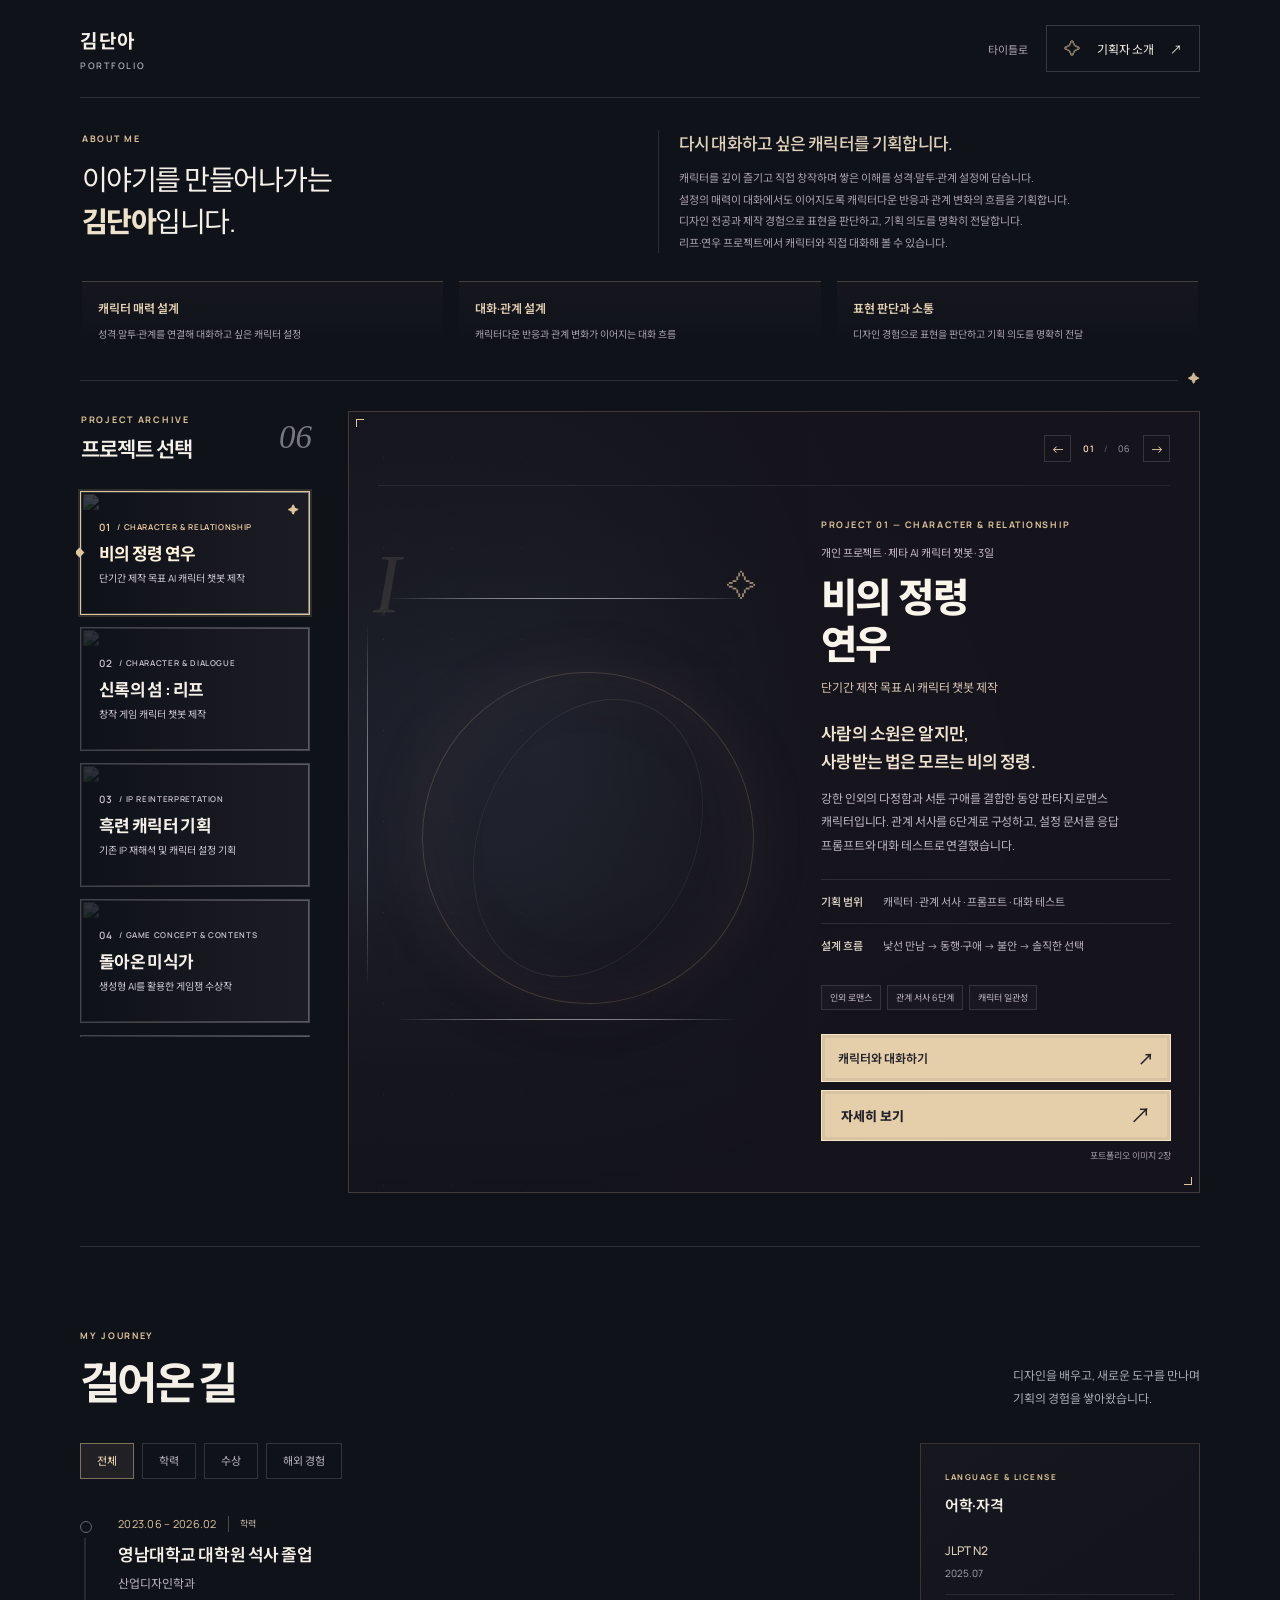
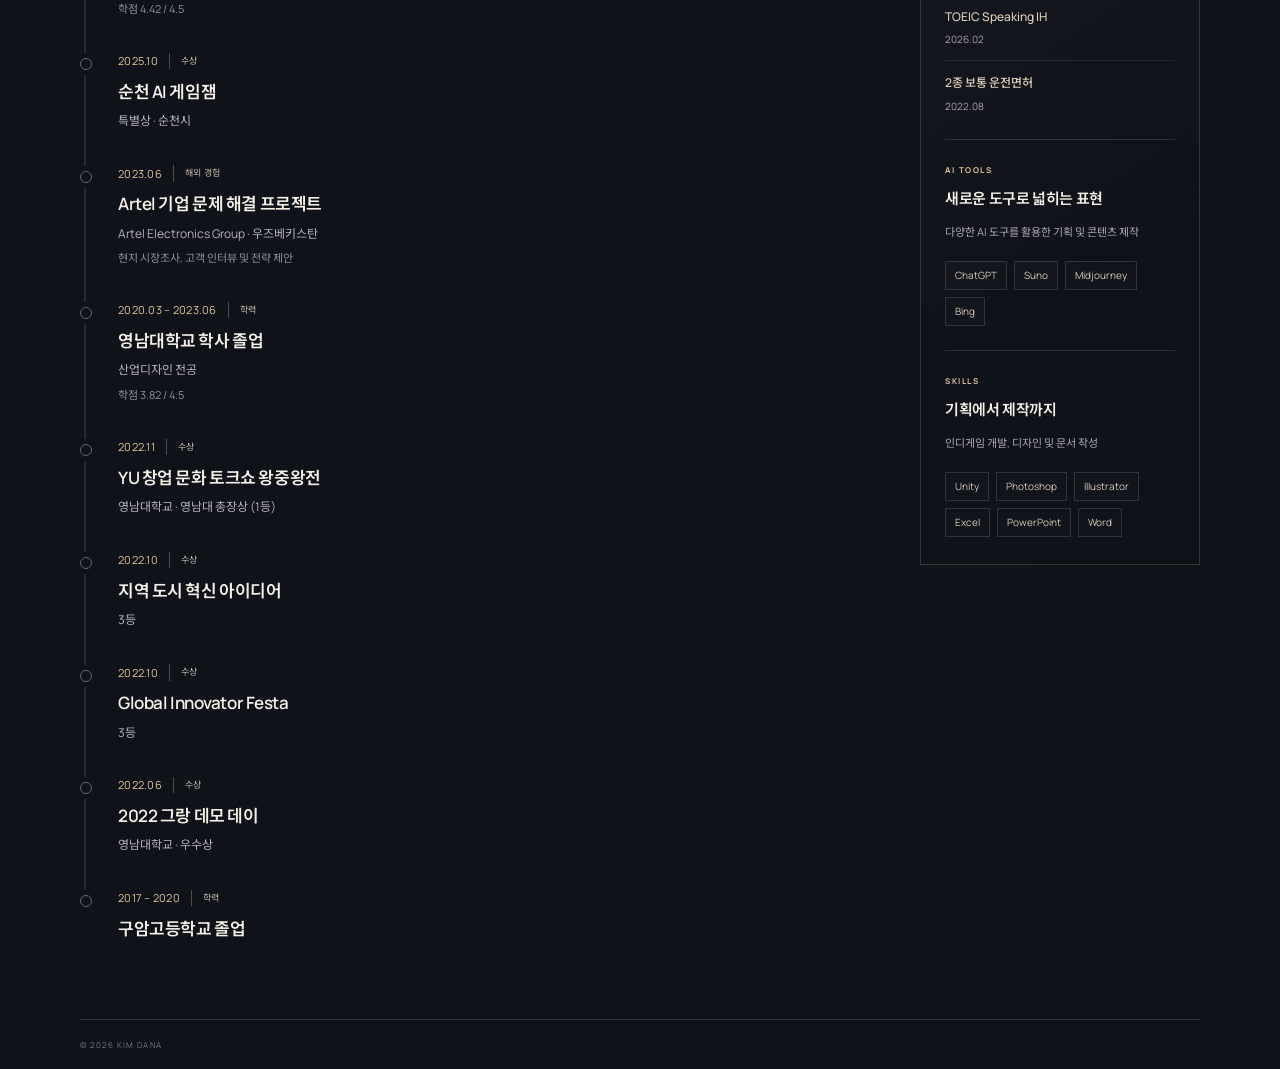
==== index.html @ 8a0151c8 "Separate language and driving credentials from journey; omit computer certificate" ====
<!doctype html>
<html lang="ko">
<head>
  <meta charset="utf-8">
  <meta name="viewport" content="width=device-width, initial-scale=1">
  <meta name="theme-color" content="#10121a">
  <meta name="description" content="캐릭터와 이야기를 잇는 김단아. 캐릭터 창작 경험을 바탕으로 성격·말투·관계와 대화 흐름을 설계하고, 디자인 경험으로 표현을 판단하며 기획 의도를 명확히 전달합니다.">
  <title>김단아 · 캐릭터와 이야기를 잇는 포트폴리오</title>
  <link rel="stylesheet" href="style.css?v=20261102-r151">
  <link rel="stylesheet" href="start.css">
  <link rel="stylesheet" href="portfolio-pages.css?v=20261102-r152">
  <script src="projects.js?v=20261102-r151" defer></script>
  <script src="layout-core.js?v=20261101-r149" defer></script>
  <script src="app.js?v=20261102-r152" defer></script>
  <script defer src="https://cloud.umami.is/script.js" data-website-id="6491b98f-eac5-47f5-8e5c-f50f919a721c"></script>
  <style>
/* Journey: scoped timeline below the project selection. */
.journey{padding:82px 0 72px;border-top:1px solid var(--line);margin-top:28px;scroll-margin-top:28px}
.journey-heading{display:flex;align-items:flex-end;justify-content:space-between;gap:24px;margin-bottom:32px}
.journey-heading h2{font-size:clamp(30px,3.5vw,44px);letter-spacing:-.06em;line-height:1.3;margin:12px 0 0;font-weight:700}
.journey-heading>p{font-size:12px;line-height:1.9;color:var(--muted);margin:0;word-break:keep-all}
.journey-layout{display:grid;grid-template-columns:minmax(0,1fr) 280px;gap:64px;align-items:start}
.journey-filters{display:flex;flex-wrap:wrap;gap:8px;padding:0;border:0;margin:0 0 35px}
.journey-filters label{position:relative;cursor:pointer;display:flex}
.journey-filters input{position:absolute;opacity:0;width:1px;height:1px}
.journey-filters span{display:block;padding:9px 16px;border:1px solid #ffffff25;color:#b9b5c0;font-size:11px;line-height:1.5;transition:background .2s,border-color .2s}
.journey-filters input:checked+span{color:#f5dfbc;background:#dfc59a15;border-color:#dfc59a80}
.journey-filters input:focus-visible+span{outline:2px solid var(--gold);outline-offset:4px}
.journey-filters label:hover span{border-color:var(--gold)}
.journey-list{list-style:none;margin:0;padding:0 0 0 25px;position:relative}
.journey-list:before,.journey-list:after{content:"";position:absolute;left:4px;top:var(--journey-start,12px);width:2px;pointer-events:none}
.journey-list:before{height:var(--journey-track,calc(100% - 32px));background:#ffffff19}
.journey-list:after{height:var(--journey-progress,0px);max-height:var(--journey-track,100%);background:var(--gold);box-shadow:0 0 10px #dfc59a45}
.journey-list:not(.journey-animated):after{display:none}
.journey-item{position:relative;padding:0 0 31px 13px;margin:0}
.journey-item:before{content:"";position:absolute;left:-25px;top:7px;width:10px;height:10px;border:1px solid #66636b;background:var(--bg);border-radius:50%;box-shadow:0 0 0 5px var(--bg);z-index:1;transition:background .2s,border-color .2s,box-shadow .2s}
.journey-item.is-reached:before{border-color:var(--gold);background:var(--gold);box-shadow:0 0 0 5px var(--bg),0 0 18px #dfc59a55}
.journey-item:last-child{padding-bottom:0}
.journey-meta{display:flex;align-items:center;gap:11px;color:var(--gold);font-size:11px;line-height:1.8;letter-spacing:.025em}
.journey-kind{font-size:9px;border-left:1px solid #dfc59a50;padding-left:11px;color:#c4b9a9;white-space:nowrap}
.journey-item h3{font-size:17px;line-height:1.6;letter-spacing:-.025em;font-weight:600;margin:7px 0 5px;color:var(--paper);word-break:keep-all}
.journey-item p{font-size:12px;line-height:1.9;color:#b6b1be;margin:0;word-break:keep-all}
.journey-item .journey-note{font-size:11px;color:#8f8c9b;margin-top:3px}
.journey:has(input[value="education"]:checked) .journey-item:not([data-kind="education"]),
.journey:has(input[value="award"]:checked) .journey-item:not([data-kind="award"]),
.journey:has(input[value="experience"]:checked) .journey-item:not([data-kind="experience"]){display:none}
.journey-aside{border:1px solid #dfc59a30;background:linear-gradient(145deg,#dfc59a09,transparent 65%);padding:27px 24px}
.journey-aside h3{font-size:15px;font-weight:600;letter-spacing:-.025em;margin:0 0 13px}
.journey-aside p{color:#aaa5b2;font-size:11px;line-height:1.9;word-break:keep-all;margin:0 0 18px}
.journey-aside section+section{border-top:1px solid var(--line);padding-top:24px;margin-top:24px}
.journey-tools{display:flex;flex-wrap:wrap;gap:7px;list-style:none;padding:0;margin:0}
.journey-tools li{font-size:10px;line-height:1.5;border:1px solid #ffffff20;padding:6px 9px;color:#d4c8b7;background:#ffffff03}
.journey-aside .eyebrow{font-size:8px;margin-bottom:12px}
@media(max-width:1100px){.journey-layout{gap:32px;grid-template-columns:minmax(0,1fr) 240px}.journey-aside{padding:24px 20px}}
@media(max-width:780px){.journey{padding:48px 0;margin-top:20px}.journey-heading{display:block;margin-bottom:25px}.journey-heading>p{margin-top:15px;font-size:11px}.journey-layout{grid-template-columns:1fr;gap:35px}.journey-filters{gap:6px;margin-bottom:30px}.journey-filters span{padding:8px 11px;font-size:10px}.journey-item{padding-bottom:28px;padding-left:8px}.journey-item h3{font-size:15px}.journey-meta{font-size:10px}.journey-item p{font-size:11px}.journey-aside{padding:24px}.journey-heading h2{font-size:32px}}
.journey-qualifications{margin:0}
.journey-qualifications>div{padding:12px 0;border-bottom:1px solid #ffffff14}
.journey-qualifications>div:last-child{border-bottom:0;padding-bottom:0}
.journey-qualifications dt{font-size:12px;font-weight:500;color:#ded1bc;line-height:1.7}
.journey-qualifications dd{margin:4px 0 0;color:#aaa5b2;font-size:10px;line-height:1.7}
</style>
</head>
<body class="at-title">
  <dialog class="title-screen" id="title-screen" open data-phase="ready" aria-label="김단아 포트폴리오 시작 화면" aria-describedby="auto-start-note">
    <div class="title-scenery" aria-hidden="true"></div><div class="title-frame" aria-hidden="true"></div>
    <div class="title-top"><span>KIM DANA <b>✦</b> PORTFOLIO</span><span>2026</span></div>
    <div class="title-center auto-title-center">
      <div class="start-scene" id="start-scene">
        <button class="start-game ornate-start" id="start-game" aria-label="PORTFOLIO START 시작 연출" autofocus>
          <span class="button-effects" aria-hidden="true"><i class="button-rays"></i><i class="button-shine"></i></span>
          <svg class="start-ornament" viewBox="0 0 480 108" preserveAspectRatio="none" aria-hidden="true" focusable="false">
            <g class="ornament-pattern" fill="none" stroke="#8c6639" stroke-width="1.3" opacity=".22"><ellipse cx="240" cy="54" rx="119" ry="36" stroke-dasharray="1.3 5"/><ellipse cx="240" cy="54" rx="140" ry="41" stroke-dasharray="1.3 6"/><ellipse cx="240" cy="54" rx="160" ry="45" stroke-dasharray="1.3 7"/></g>
            <g class="ornament-lines" fill="none" vector-effect="non-scaling-stroke"><rect x="4" y="4" width="472" height="100" rx="2" stroke="#b48c52" stroke-width="1.1"/><rect x="9" y="9" width="462" height="90" rx="1" stroke="#fff4cf" stroke-opacity=".7" stroke-width=".7"/><path d="M13 32 Q33 32 33 13 H447 Q447 32 467 32 V76 Q447 76 447 95 H33 Q33 76 13 76 Z" stroke="#fff1bc" stroke-width="1.25"/><path d="M53 18 H427 M53 90 H427" stroke="#9d7945" stroke-opacity=".55" stroke-width=".7"/></g>
            <g class="ornament-stars" fill="#fff2bf" stroke="#b4894a" stroke-width=".45"><path d="M14 3 17 11 25 14 17 17 14 25 11 17 3 14 11 11Z"/><path d="M466 3 469 11 477 14 469 17 466 25 463 17 455 14 463 11Z"/><path d="M14 83 17 91 25 94 17 97 14 105 11 97 3 94 11 91Z"/><path d="M466 83 469 91 477 94 469 97 466 105 463 97 455 94 463 91Z"/></g>
          </svg>
          <strong>PORTFOLIO START</strong>
        </button>
        <p class="start-instruction" id="auto-start-note">잠시 후 포트폴리오가 시작됩니다.</p>
      </div>
      <div class="welcome-scene" id="welcome-scene" aria-hidden="true" inert><span class="title-emblem" aria-hidden="true">✧</span><p class="title-eyebrow">PORTFOLIO</p><h1 id="welcome-title" tabindex="-1">캐릭터와 이야기를 잇는<br><strong>김단아</strong>입니다.</h1></div>
    </div>
    <button class="skip-intro" id="skip-intro">바로 보기 <span aria-hidden="true">↗</span></button>
    <div class="title-bottom"><span>6 PROJECTS TO EXPLORE</span><span>CHARACTER · DIALOGUE · RELATIONSHIP</span></div>
  </dialog>
  <a class="skip" href="#project-title">프로젝트 소개로 바로가기</a>
  <div class="shell">
    <header class="topbar">
      <a class="brand" href="index.html" aria-label="김단아 포트폴리오 홈"><span><strong>김단아</strong><small>PORTFOLIO</small></span></a>
      <div class="header-actions"><button class="title-return" id="open-title">타이틀로</button><button class="profile-button" id="open-profile"><span class="profile-icon" aria-hidden="true">✧</span> 기획자 소개 <span aria-hidden="true">↗</span></button></div>
    </header>
    <main id="portfolio-main">
      <section class="designer-intro" aria-labelledby="designer-intro-title">
        <div class="intro-heading"><span class="eyebrow">ABOUT ME</span><h1 id="designer-intro-title" tabindex="-1">이야기를 만들어나가는<br><strong>김단아</strong>입니다.</h1></div>
        <div class="intro-copy"><p class="intro-lead">다시 대화하고 싶은 캐릭터를 기획합니다.</p><p>캐릭터를 깊이 즐기고 직접 창작하며 쌓은 이해를 성격·말투·관계 설정에 담습니다.<br>설정의 매력이 대화에서도 이어지도록 캐릭터다운 반응과 관계 변화의 흐름을 기획합니다.<br>디자인 전공과 제작 경험으로 표현을 판단하고, 기획 의도를 명확히 전달합니다.<br>리프·연우 프로젝트에서 캐릭터와 직접 대화해 볼 수 있습니다.</p></div>
        <div class="intro-specialties intro-capabilities" aria-label="캐릭터·이야기 기획 역량">
          <div class="intro-skill"><strong id="intro-character-title">캐릭터 매력 설계</strong><span id="intro-character-copy">성격·말투·관계를 연결해 대화하고 싶은 캐릭터 설정</span></div>
          <div class="intro-skill"><strong id="intro-visual-title">대화·관계 설계</strong><span id="intro-visual-copy">캐릭터다운 반응과 관계 변화가 이어지는 대화 흐름</span></div>
          <div class="intro-skill"><strong id="intro-production-title">표현 판단과 소통</strong><span id="intro-production-copy">디자인 경험으로 표현을 판단하고 기획 의도를 명확히 전달</span></div>
        </div>
      </section>
      <section class="selection-screen" aria-labelledby="archive-heading">
      <aside class="archive" aria-labelledby="archive-heading">
        <div class="archive-heading"><div><span class="eyebrow">PROJECT ARCHIVE</span><h2 id="archive-heading">프로젝트 선택</h2></div><span class="archive-count">06</span></div>
        <div class="project-list" id="project-list" role="group" aria-label="프로젝트 6개"></div>
      </aside>
      <section class="stage" aria-labelledby="project-title">
        <div class="stage-background" id="stage-background" aria-hidden="true"></div>
        <div class="stage-grid" aria-hidden="true"></div>
        <div class="stage-top"><div class="project-pagination"><button id="previous-project" aria-label="이전 프로젝트">←</button><span><strong id="current-number">01</strong> <b>/</b> 06</span><button id="next-project" aria-label="다음 프로젝트">→</button></div></div>
        <div id="project-display" class="project-display"></div>
      </section>
      </section>

      <section class="journey" id="journey" aria-labelledby="journey-title">
        <header class="journey-heading">
          <div><span class="eyebrow">MY JOURNEY</span><h2 id="journey-title">걸어온 길</h2></div>
          <p>디자인을 배우고, 새로운 도구를 만나며<br>기획의 경험을 쌓아왔습니다.</p>
        </header>
        <div class="journey-layout">
          <div>
            <fieldset class="journey-filters" aria-label="이력 분류">
              <label><input type="radio" name="journey-filter" value="all" checked><span>전체</span></label>
              <label><input type="radio" name="journey-filter" value="education"><span>학력</span></label>
              <label><input type="radio" name="journey-filter" value="award"><span>수상</span></label>
              <label><input type="radio" name="journey-filter" value="experience"><span>해외 경험</span></label>
            </fieldset>
            <ol class="journey-list" aria-label="학력과 활동 이력">
              <li class="journey-item" data-kind="education"><div class="journey-meta"><span>2023.06 – 2026.02</span><span class="journey-kind">학력</span></div><h3>영남대학교 대학원 석사 졸업</h3><p>산업디자인학과</p><p class="journey-note">학점 4.42 / 4.5</p></li>
              <li class="journey-item" data-kind="award"><div class="journey-meta"><span>2025.10</span><span class="journey-kind">수상</span></div><h3>순천 AI 게임잼</h3><p>특별상 · 순천시</p></li>
              <li class="journey-item" data-kind="experience"><div class="journey-meta"><span>2023.06</span><span class="journey-kind">해외 경험</span></div><h3>Artel 기업 문제 해결 프로젝트</h3><p>Artel Electronics Group · 우즈베키스탄</p><p class="journey-note">현지 시장조사, 고객 인터뷰 및 전략 제안</p></li>
              <li class="journey-item" data-kind="education"><div class="journey-meta"><span>2020.03 – 2023.06</span><span class="journey-kind">학력</span></div><h3>영남대학교 학사 졸업</h3><p>산업디자인 전공</p><p class="journey-note">학점 3.82 / 4.5</p></li>
              <li class="journey-item" data-kind="award"><div class="journey-meta"><span>2022.11</span><span class="journey-kind">수상</span></div><h3>YU 창업 문화 토크쇼 왕중왕전</h3><p>영남대학교 · 영남대 총장상 (1등)</p></li>
              <li class="journey-item" data-kind="award"><div class="journey-meta"><span>2022.10</span><span class="journey-kind">수상</span></div><h3>지역 도시 혁신 아이디어</h3><p>3등</p></li>
              <li class="journey-item" data-kind="award"><div class="journey-meta"><span>2022.10</span><span class="journey-kind">수상</span></div><h3>Global Innovator Festa</h3><p>3등</p></li>
              <li class="journey-item" data-kind="award"><div class="journey-meta"><span>2022.06</span><span class="journey-kind">수상</span></div><h3>2022 그랑 데모 데이</h3><p>영남대학교 · 우수상</p></li>
              <li class="journey-item" data-kind="education"><div class="journey-meta"><span>2017 – 2020</span><span class="journey-kind">학력</span></div><h3>구암고등학교 졸업</h3></li>
            </ol>
          </div>
          <aside class="journey-aside" aria-label="어학·자격 및 활용 도구">
            <section><span class="eyebrow">LANGUAGE &amp; LICENSE</span><h3>어학·자격</h3><dl class="journey-qualifications"><div><dt>JLPT N2</dt><dd>2025.07</dd></div><div><dt>TOEIC Speaking IH</dt><dd>2026.02</dd></div><div><dt>2종 보통 운전면허</dt><dd>2022.08</dd></div></dl></section>
            <section><span class="eyebrow">AI TOOLS</span><h3>새로운 도구로 넓히는 표현</h3><p>다양한 AI 도구를 활용한 기획 및 콘텐츠 제작</p><ul class="journey-tools"><li>ChatGPT</li><li>Suno</li><li>Midjourney</li><li>Bing</li></ul></section>
            <section><span class="eyebrow">SKILLS</span><h3>기획에서 제작까지</h3><p>인디게임 개발, 디자인 및 문서 작성</p><ul class="journey-tools"><li>Unity</li><li>Photoshop</li><li>Illustrator</li><li>Excel</li><li>PowerPoint</li><li>Word</li></ul></section>
          </aside>
        </div>
      </section>
    </main>
    <footer class="site-footer"><span>© 2026 KIM DANA</span></footer>
  </div>
  <dialog id="detail-dialog" class="gallery-dialog" aria-labelledby="dialog-title"><header class="gallery-header"><div><span class="eyebrow">PORTFOLIO PAGES</span><h2 id="dialog-title"></h2><p id="gallery-summary"></p></div><div class="gallery-tools"><button class="dialog-close" id="close-detail" aria-label="포트폴리오 이미지 닫기">✕</button></div></header><div id="detail-content" class="gallery-pages"></div></dialog>
  <dialog id="profile-dialog" aria-labelledby="profile-title"><button class="dialog-close" id="close-profile" aria-label="기획자 소개 닫기">✕</button><span class="eyebrow">ABOUT ME</span><h2 id="profile-title">김단아<span>이야기를 만들어나가는 기획자 포트폴리오</span></h2><p class="profile-lead">다시 대화하고 싶은 캐릭터를 기획합니다.</p><p>캐릭터를 깊이 즐기고 직접 창작해 온 경험을 바탕으로, 어떤 성격과 말투, 관계가 애착을 만드는지 고민합니다. 이 매력이 대화 속 반응과 관계 변화로 이어지도록 기획합니다.</p><p>디자인 전공과 드로잉·AI 이미지 제작·포토샵 리터칭 경험은 캐릭터의 매력을 살릴 표현을 판단하는 기반입니다. 직접 제작해 본 이해를 바탕으로 기획 의도와 표현 기준을 협업 상대에게 명확히 전달합니다.</p><p>리프와 연우 프로젝트에서 캐릭터 설정과 말투·관계 기획을 정리하고, 직접 대화할 수 있는 캐릭터로 연결했습니다.</p><dl class="profile-capabilities"><div><dt>캐릭터 매력 설계</dt><dd>성격·말투·관계를 연결해 대화하고 싶은 캐릭터 설정</dd></div><div><dt>대화·관계 설계</dt><dd>캐릭터다운 반응과 관계 변화가 이어지는 대화 흐름</dd></div><div><dt>표현 판단과 소통</dt><dd>디자인 경험으로 표현을 판단하고 기획 의도를 명확히 전달</dd></div></dl><div class="profile-fields"><span>CHARACTER</span><span>DIALOGUE</span><span>COMMUNICATION</span></div></dialog>
  <noscript><p class="noscript">프로젝트 선택 기능은 자바스크립트가 필요합니다.</p></noscript>

<script>
/* Fill the timeline to the reader's position, including filtered layouts. */
(()=>{
  const section=document.querySelector('#journey');
  const list=section?.querySelector('.journey-list');
  if(!list)return;
  const items=[...list.querySelectorAll('.journey-item')];
  let frame=0;
  function update(){
    frame=0;
    const visible=items.filter(item=>item.getClientRects().length);
    if(!visible.length)return;
    const bounds=list.getBoundingClientRect();
    const dots=visible.map(item=>({item,y:item.getBoundingClientRect().top+12}));
    const start=dots[0].y;
    const length=Math.max(0,dots.at(-1).y-start);
    const atPageEnd=window.scrollY+window.innerHeight>=document.documentElement.scrollHeight-2;
    const progress=atPageEnd?length:Math.max(0,Math.min(length,window.innerHeight*.65-start));
    list.style.setProperty('--journey-track',length+'px');
    list.style.setProperty('--journey-progress',progress+'px');
    list.style.setProperty('--journey-start',(start-bounds.top)+'px');
    list.classList.add('journey-animated');
    const reached=new Set(dots.filter(dot=>dot.y<=start+progress&&
      (progress>0||start<=window.innerHeight*.65)).map(dot=>dot.item));
    items.forEach(item=>item.classList.toggle('is-reached',reached.has(item)));
  }
  function schedule(){if(!frame)frame=requestAnimationFrame(update);}
  window.addEventListener('scroll',schedule,{passive:true});
  window.addEventListener('resize',schedule,{passive:true});
  window.addEventListener('pageshow',schedule);
  section.addEventListener('change',schedule);
  new ResizeObserver(schedule).observe(list);
  document.fonts?.ready.then(schedule);
  schedule();
})();
</script>
</body>
</html>
---- style.css ----
@import url('https://fonts.googleapis.com/css2?family=Noto+Sans+KR:wght@400;500;600;700;800;900&family=Manrope:wght@400;500;600;700;800&display=swap');
:root{color-scheme:dark;--bg:#10121a;--paper:#f4f0e7;--muted:#a6a7b1;--gold:#dfc59a;--line:#ffffff20;--accent:#e6bb7e;font-family:'Manrope','Noto Sans KR',sans-serif;font-synthesis:none}*{box-sizing:border-box}body{margin:0;background:var(--bg);color:var(--paper)}button,a{-webkit-tap-highlight-color:transparent}button{font:inherit;color:inherit;cursor:pointer}a{color:inherit;text-decoration:none}button:focus-visible,a:focus-visible,[tabindex]:focus-visible{outline:2px solid var(--gold);outline-offset:5px}button:disabled{cursor:default}button{border:0}button:focus:not(:focus-visible){outline:none}.shell{max-width:1920px;margin:auto;min-height:100svh;padding:0 42px;display:flex;flex-direction:column}.topbar{height:98px;flex-shrink:0;display:flex;align-items:center;justify-content:space-between;border-bottom:1px solid var(--line);gap:20px}.brand{display:flex;align-items:center;gap:14px}.brand-mark{height:43px;width:38px;font-family:Georgia,serif;font-size:41px;font-style:italic;position:relative;line-height:1;color:var(--gold)}.brand-mark>span{position:absolute;right:-4px;top:-4px;font-size:21px}.brand strong{display:block;font-size:19px;font-weight:700;letter-spacing:.08em}.brand small{display:block;margin-top:5px;color:var(--muted);font-size:9px;letter-spacing:.19em;font-weight:600}.header-caption{font-size:12px;color:#b1afb9;letter-spacing:.025em}.profile-button{background:transparent;border:1px solid #ffffff2a;padding:11px 17px;display:flex;gap:16px;align-items:center;font-size:12px}.profile-icon{color:var(--gold);font-size:17px}.profile-button:hover{background:#ffffff0c}.selection-screen{display:grid;grid-template-columns:270px minmax(0,1fr);gap:30px;flex:1;min-height:0;padding-top:30px;padding-bottom:25px}.archive{min-height:0;display:flex;flex-direction:column;padding-bottom:4px}.eyebrow{display:block;font-size:9px;letter-spacing:.19em;font-weight:700;color:var(--gold)}.archive-heading{display:flex;justify-content:space-between;align-items:center;padding:2px 8px 24px 1px}.archive h1{font-size:21px;font-weight:600;letter-spacing:-.045em;margin:7px 0 0}.archive-count{font-size:33px;font-weight:400;color:#78777e;font-family:Georgia,serif;font-style:italic}.project-list{position:relative;height:calc(100svh - 310px);min-height:260px;max-height:760px;overflow-y:auto;overflow-x:hidden;padding:4px 10px 4px 4px;margin-left:-4px;scrollbar-width:thin;scrollbar-color:#c7af86 #ffffff09;overscroll-behavior:contain;scroll-behavior:smooth}.project-list::-webkit-scrollbar{width:3px}.project-list::-webkit-scrollbar-track{background:#ffffff09}.project-list::-webkit-scrollbar-thumb{background:#c7af86}.project-card{width:100%;height:116px;position:relative;display:block;text-align:left;background:#25242b;margin-bottom:12px;padding:17px 18px;isolation:isolate;border:1px solid #ffffff24;transition:border-color .2s,filter .2s;overflow:visible}.card-image{position:absolute;inset:0;overflow:hidden;z-index:-2}.card-image img{width:100%;height:100%;object-fit:cover;object-position:center 42%;filter:saturate(.65) brightness(.68);transition:filter .25s,transform .4s}.project-card:after{content:'';position:absolute;inset:0;background:linear-gradient(90deg,#090c15c7,#090c1555);z-index:-1}.project-card:hover .card-image img{filter:saturate(.95) brightness(.88);transform:scale(1.04)}.project-card.active{border:1px solid var(--gold);box-shadow:0 0 0 2px #dfc59a28}.project-card.active .card-image img{filter:saturate(.9) brightness(.9)}.project-card.active:before{content:'';position:absolute;left:-5px;top:calc(50% - 4px);width:7px;height:7px;transform:rotate(45deg);background:var(--gold);z-index:2}.card-label{display:flex;align-items:center;gap:7px;font-size:8px;color:#c9c5cb;letter-spacing:.08em;font-weight:600}.active .card-label{color:#f4d4a3}.card-label b{font-weight:600;font-size:10px}.card-title{display:block;margin-top:9px;line-height:1.25;font-size:17px;letter-spacing:-.04em;font-weight:700}.card-subtitle{display:block;margin-top:6px;font-size:10px;color:#d1cbd2;font-weight:400}.card-check{position:absolute;right:10px;top:10px;color:var(--gold);font-size:11px;display:none}.active .card-check{display:block}.archive-bottom{display:flex;justify-content:space-between;padding:18px 8px 0 0;color:#959198;font-size:8px;letter-spacing:.16em}.archive-bottom>span:last-child{color:var(--gold);font-size:15px;line-height:1}.stage{min-width:0;min-height:650px;border:1px solid #dfc59a35;position:relative;isolation:isolate;overflow:hidden;background:#181721;display:flex;flex-direction:column}.stage:before,.stage:after{content:'';position:absolute;width:7px;height:7px;border:1px solid var(--gold);z-index:4;pointer-events:none}.stage:before{top:7px;left:7px;border-width:1px 0 0 1px}.stage:after{bottom:7px;right:7px;border-width:0 1px 1px 0}.stage-background{position:absolute;inset:0;z-index:-3;background-position:32% center;background-size:cover;transition:background-image .35s;opacity:.64;filter:saturate(.72)}.stage-background:after{content:'';position:absolute;inset:0;background:linear-gradient(90deg,#11121d08 0%,#14132032 24%,#14121cde 57%,#14121cf5 100%),linear-gradient(0deg,#10121ce8,transparent 40%,#10121c66)}.stage-grid{position:absolute;inset:0;z-index:-2;background-image:radial-gradient(#f6d39077 .7px,transparent .7px);background-size:69px 91px;opacity:.2;mask-image:linear-gradient(90deg,#000,transparent 65%);pointer-events:none}.stage-top{height:74px;display:flex;align-items:center;justify-content:space-between;margin:0 29px;border-bottom:1px solid #ffffff13;gap:12px}.stage-location{font-size:8px;letter-spacing:.18em;font-weight:600;color:#d8cfbf;display:flex;align-items:center;gap:8px}.stage-location i{width:4px;height:4px;background:var(--gold);transform:rotate(45deg)}.project-pagination{display:flex;align-items:center;gap:12px;font-size:9px;letter-spacing:.13em;color:#a8a1a7}.project-pagination strong{color:#f7e1be;font-weight:600}.project-pagination b{font-weight:400;margin:0 6px;color:#6a626b}.project-pagination button{width:27px;height:27px;display:grid;place-items:center;background:transparent;border:1px solid #ffffff24;color:#e3cfab;font-size:14px}.project-pagination button:hover{background:#dfc59a22}.project-display{position:relative;display:grid;grid-template-columns:minmax(220px,1fr) minmax(350px,43%);flex:1;padding:28px 36px 30px 28px;gap:22px;align-items:center}.hero-art{position:relative;height:100%;min-height:370px;display:flex;align-items:center;justify-content:center;pointer-events:none}.hero-art:before{content:'';position:absolute;width:330px;height:330px;max-width:100%;border:1px solid #e6c38e32;border-radius:50%;box-shadow:0 0 70px #a05a5b13,inset 0 0 70px #a05a5b13;transform:rotate(-23deg)}.art-orbit{position:absolute;width:290px;height:290px;max-width:90%;border:1px solid #dfc59a19;border-radius:50%;transform:rotate(25deg) scaleX(.74);}.hero-character{position:absolute;width:min(110%,425px);height:87%;max-height:450px;object-fit:contain;filter:drop-shadow(0 22px 35px #0007);animation:art-appear .6s both;z-index:1}.hero-character.halloween{height:auto;top:17%;width:120%;max-width:430px;transform:rotate(-7deg);image-rendering:auto}.small-ghost{position:absolute;width:100px;bottom:17%;left:0;transform:rotate(-12deg);filter:drop-shadow(0 8px 15px #0006);z-index:2;animation:art-appear .7s both}.art-caption{position:absolute;bottom:18px;left:4px;right:0;color:#ede2d4b0;display:flex;align-items:center;gap:10px;font-size:9px;letter-spacing:.07em}.art-caption:before{content:'';width:20px;height:1px;background:var(--gold)}.project-roman{position:absolute;left:-4px;top:22px;font-family:Georgia,serif;font-size:84px;color:#ecd5b31b;font-style:italic;letter-spacing:-.07em}.art-spark{position:absolute;right:10%;top:8%;color:#dfc59a;font-size:30px;opacity:.65}.project-info{position:relative;z-index:2;animation:content-appear .35s both;padding-top:4px}.project-type{font-size:9px;font-weight:700;color:var(--gold);letter-spacing:.17em;margin:0 0 13px}.project-source{font-size:11px;letter-spacing:-.01em;color:#c5bac7;margin-bottom:11px}.project-info h2{font-family:'Noto Sans KR',sans-serif;font-size:clamp(32px,3.1vw,53px);font-weight:800;letter-spacing:-.065em;line-height:1.19;margin:0;text-wrap:balance;color:#faf5ea}.title-en{font-size:10px;color:#aea0af;letter-spacing:.2em;margin:14px 0 23px}.project-hook{font-size:17px;font-weight:600;line-height:1.6;letter-spacing:-.035em;margin:0 0 12px;color:#efe2ce;word-break:keep-all}.project-description{color:#bbb3c0;font-size:12px;line-height:1.95;word-break:keep-all;margin:0 0 22px;letter-spacing:-.01em}.info-row{display:grid;grid-template-columns:48px minmax(0,1fr);gap:14px;font-size:11px;line-height:1.75;border-top:1px solid #ffffff1a;padding:12px 0}.info-row strong{color:#e0d6c7;font-weight:500}.info-row span{color:#b9b0bc;word-break:keep-all}.project-tags{display:flex;flex-wrap:wrap;gap:6px;margin:17px 0 24px}.project-tags span{padding:5px 8px;background:#ffffff05;border:1px solid #ffffff1f;font-size:9px;color:#c2b7c3}.detail-button{width:100%;min-height:51px;display:flex;align-items:center;justify-content:space-between;background:#e4cfaa;color:#24212a;border:1px solid #f6e6c6;box-shadow:inset 0 0 0 3px #2b253d12;padding:13px 19px;font-size:13px;font-weight:800;transition:background .2s}.detail-button:hover{background:#f5e5c8}.detail-button span:last-child{font-size:21px;font-weight:400;line-height:1}.preview-note{margin:8px 0 0;text-align:right;font-size:9px;color:#a69ba9}.stage-bottom{display:flex;align-items:center;justify-content:space-between;margin:0 29px;padding:18px 0;border-top:1px solid #ffffff13;gap:12px;font-size:7px;color:#a8a0ab;letter-spacing:.14em}.stage-bottom i{color:var(--gold);font-size:12px;font-style:normal;margin-right:7px}.keyboard-hint{letter-spacing:0;display:flex;align-items:center;gap:4px}.keyboard-hint kbd{font:inherit;color:#bcb0bf;border:1px solid #ffffff22;width:16px;height:16px;display:grid;place-items:center}.site-footer{display:flex;align-items:center;justify-content:space-between;gap:12px;min-height:50px;border-top:1px solid var(--line);font-size:8px;letter-spacing:.13em;color:#777780}.site-footer b{margin:0 7px;font-weight:400;color:#d8c3a3}.site-footer i{font-style:normal;color:var(--gold);margin-left:7px}.skip{position:fixed;top:-100px;left:20px;z-index:100;background:var(--paper);color:var(--bg);padding:12px}.skip:focus{top:12px}.noscript{position:fixed;bottom:5px;background:#000;padding:10px}dialog{background:#171822;color:var(--paper);border:1px solid #dfc59a66;padding:46px;width:min(820px,calc(100% - 36px));max-height:88svh;overscroll-behavior:contain}dialog::backdrop{background:#07080edb;backdrop-filter:blur(9px)}.dialog-close{position:absolute;right:16px;top:15px;width:31px;height:31px;border:1px solid #ffffff2a;background:transparent;color:#d5c6b3}dialog h2{font-size:32px;letter-spacing:-.05em;margin:13px 0 18px}.detail-banner{width:100%;height:215px;object-fit:cover;object-position:center 40%;margin:4px 0 25px}.detail-lead{font-size:17px;line-height:1.75;word-break:keep-all;color:#ead8bc}.detail-section{display:grid;grid-template-columns:100px 1fr;gap:18px;padding:20px 0;border-top:1px solid #ffffff1a}.detail-section h3{font-size:12px;font-weight:500;color:var(--gold);margin:0}.detail-section p{font-size:13px;line-height:1.95;color:#c4bfca;word-break:keep-all;margin:0}.detail-status{padding:17px 20px;background:#ffffff05;color:#a69cab;font-size:11px;line-height:1.85;border-left:2px solid #c8af8c}.detail-flow{display:flex;flex-wrap:wrap;gap:8px;margin:20px 0 25px}.detail-flow span{font-size:11px;color:#dfc59a;border:1px solid #dfc59a40;padding:9px 12px}.detail-flow span:not(:last-child):after{content:' →';margin-left:10px;color:#8c8493}#profile-dialog{max-width:560px;padding:50px}#profile-title span{display:block;font-size:12px;letter-spacing:0;font-weight:400;margin-top:10px;color:#b6acb9}.profile-lead{font-size:27px!important;font-weight:600!important;color:#ecdbbd!important;line-height:1.6!important;letter-spacing:-.04em}#profile-dialog p{font-size:13px;line-height:1.9;color:#b9afbe;word-break:keep-all}.profile-fields{display:flex;flex-wrap:wrap;gap:10px;border-top:1px solid #ffffff20;margin-top:30px;padding-top:22px;color:var(--gold);font-size:9px;letter-spacing:.1em}@keyframes content-appear{from{opacity:0;transform:translateY(9px)}to{opacity:1;transform:translateY(0)}}@keyframes art-appear{from{opacity:0}to{opacity:1}}
@media(min-width:1650px){.selection-screen{grid-template-columns:310px 1fr;gap:40px}.project-card{height:131px}.project-display{padding:40px 65px;grid-template-columns:1fr 43%;gap:55px}.project-description{font-size:14px}.project-hook{font-size:20px}.info-row{font-size:12px}.project-type{font-size:10px}.project-source{font-size:12px}.hero-character.halloween{max-width:540px}.hero-art:before{width:420px;height:420px}.art-orbit{width:370px;height:370px}.project-list{height:calc(100svh - 310px)}}
@media(min-width:1000px) and (max-height:800px){.topbar{height:78px}.selection-screen{padding-top:20px;padding-bottom:18px;gap:24px;grid-template-columns:245px 1fr}.stage{min-height:555px}.stage-top{height:54px}.project-display{padding:20px 28px;grid-template-columns:minmax(180px,1fr) minmax(320px,46%);gap:12px}.project-info h2{font-size:37px}.project-hook{font-size:15px}.title-en{margin:10px 0 17px}.project-description{font-size:11px;line-height:1.8;margin-bottom:14px}.info-row{padding:9px 0;font-size:10px}.project-tags{margin:12px 0 16px}.stage-bottom{padding:13px 0}.project-card{height:104px}.archive-heading{padding-bottom:19px}.project-list{height:calc(100svh - 270px)}.hero-art{min-height:330px}.hero-art:before{width:260px;height:260px}.art-orbit{width:230px;height:230px}.site-footer{min-height:43px}}
@media(max-width:1100px){.shell{padding:0 25px}.header-caption{display:none}.selection-screen{grid-template-columns:220px minmax(0,1fr);gap:20px}.stage{min-height:650px}.project-display{grid-template-columns:minmax(100px,1fr) minmax(280px,57%);padding:25px 25px 25px 16px;gap:12px}.project-card{padding:17px 13px}.card-title{font-size:15px}.stage-top,.stage-bottom{margin-left:20px;margin-right:20px}.hero-character.halloween{width:170%;max-width:360px;top:22%;left:-40%}.hero-art:before{width:230px;height:230px;max-width:180%}.art-orbit{width:200px;height:200px;max-width:180%}.small-ghost{width:76px;left:-24px;bottom:22%}.art-caption{font-size:8px}.project-roman{font-size:60px}.keyboard-hint{display:none}}
@media(max-width:780px){.shell{padding:0 18px;min-height:100svh}.topbar{height:83px}.brand strong{font-size:17px}.brand small{font-size:8px}.brand-mark{font-size:35px;height:36px;width:32px}.profile-button{font-size:11px;padding:9px 11px;gap:9px}.profile-icon{display:none}.selection-screen{display:flex;flex-direction:column;gap:20px;padding-top:24px}.archive-heading{padding-bottom:15px}.archive h1{font-size:18px;margin-top:5px}.archive-count{font-size:28px}.project-list{display:flex;gap:11px;overflow-y:hidden;overflow-x:auto;height:116px;min-height:0;max-height:none;padding:3px 4px 8px;scroll-snap-type:x mandatory;scrollbar-width:thin}.project-card{width:204px;min-width:204px;height:101px;margin:0;scroll-snap-align:start;padding:15px}.card-title{font-size:16px;margin-top:9px}.card-subtitle{font-size:9px}.card-label{font-size:7px}.archive-bottom{padding-top:10px;font-size:7px}.archive-bottom>span:last-child{transform:rotate(-90deg)}.stage{min-height:850px}.stage-top{height:59px;margin:0 20px}.stage-background{background-position:30% 0;background-size:auto 60%;background-repeat:no-repeat;opacity:.75}.stage-background:after{background:linear-gradient(0deg,#15141efc 38%,#15141e22 100%)}.project-display{display:flex;flex-direction:column;align-items:stretch;padding:0 25px 26px;gap:0}.hero-art{height:275px;min-height:275px;margin:0 0 0}.hero-art:before{width:230px;height:230px;max-width:100%;left:calc(50% - 115px)}.art-orbit{width:210px;height:210px;max-width:100%;left:calc(50% - 105px)}.hero-character.halloween{height:239px;width:280px;max-width:100%;left:calc(50% - 140px);top:22px}.hero-character{height:100%;width:100%;max-height:265px;object-position:center;top:0}.small-ghost{width:65px;bottom:28px;left:calc(50% - 146px)}.art-caption{bottom:4px;left:0;font-size:8px}.art-spark{right:8%;top:17%;font-size:24px}.project-roman{top:12px;left:0;font-size:64px}.project-info{padding-top:27px}.project-info h2{font-size:38px;line-height:1.18}.project-type{font-size:8px;margin-bottom:12px}.project-source{font-size:10px}.title-en{margin:11px 0 21px;font-size:8px}.project-hook{font-size:16px}.project-description{font-size:12px;line-height:1.9}.info-row{font-size:11px}.project-tags span{font-size:9px}.detail-button{min-height:50px;font-size:13px}.stage-bottom{margin:0 20px;padding:16px 0;font-size:6px;letter-spacing:.08em}.site-footer{padding:18px 0;min-height:57px;font-size:7px;flex-wrap:wrap;gap:10px}.site-footer>span:nth-child(2){display:none}.detail-section{grid-template-columns:1fr;gap:9px;padding:17px 0}dialog{padding:38px 23px;width:calc(100% - 28px);max-height:90svh}dialog h2{font-size:27px}.detail-banner{height:150px}.detail-lead{font-size:15px}.detail-section p{font-size:12px}#profile-dialog{padding:42px 28px}.detail-flow{gap:6px}.detail-flow span{font-size:10px;padding:7px 9px}}
@media(prefers-reduced-motion:reduce){*,*:before,*:after{animation:none!important;transition:none!important;scroll-behavior:auto!important}}

/* Project selection: clear character foreground, matching the event banner. */
#stage-background[data-project="heukryeon"]::before,#stage-background[data-project="leaf"]::before,#stage-background[data-project="rain"]::before{content:"";position:absolute;inset:0;background:radial-gradient(ellipse at 24% 43%,#67405275 0%,#25202d80 40%,#15141e 80%)}
#stage-background[data-project="leaf"]::before{background:radial-gradient(ellipse at 24% 43%,#526a3b75 0%,#222b2580 40%,#15141e 80%)}
#stage-background[data-project="rain"]::before{background:radial-gradient(ellipse at 24% 43%,#3d586c75 0%,#20263280 40%,#15141e 80%)}
.project-info{position:relative;z-index:3}
.hero-character:not(.halloween){left:45%;top:50%;transform:translate(-50%,-50%);width:145%;height:92%;max-width:400px;max-height:480px;opacity:1;object-fit:contain;object-position:center;filter:drop-shadow(0 20px 24px #0008)}
.hero-character.companion{height:84%;max-width:380px}
.hero-character[src$="/leaf.webp"]{height:auto;aspect-ratio:1;clip-path:inset(1px)}
.hero-character.portrait{height:88%;mask-image:radial-gradient(ellipse 66% 61% at 50% 43%,#000 61%,transparent 98%);-webkit-mask-image:radial-gradient(ellipse 66% 61% at 50% 43%,#000 61%,transparent 98%)}
@media(min-width:781px) and (max-width:1100px){.hero-character:not(.halloween){left:36%;width:156%;max-height:440px}}
@media(max-width:780px){.hero-character:not(.halloween){left:50%;top:0;transform:translateX(-50%);width:100%;height:100%;max-width:100%;max-height:265px}.hero-character.portrait{width:100%;max-width:290px}.hero-character.companion{width:90%}.hero-character[src$="/leaf.webp"]{width:min(90%,265px);height:auto;max-height:265px}}

/* Mirror only Mist Train artwork; keep the text-side shading in place. */
#stage-background[data-project="misttrain"]{background-image:none!important}
#stage-background[data-project="misttrain"]::before{content:"";position:absolute;inset:0;background-image:url("assets/portfolio-20261027/misttrain.webp");background-size:cover;background-position:center;transform:translateX(-26%) scaleX(-1)}
@media(max-width:780px){#stage-background[data-project="misttrain"]::before{inset:0 0 auto;height:360px;background-position:center 40%;transform:scaleX(-1)}}
---- start.css ----
/* R109: 게임 시작 화면 / 페이지 상단 소개 */
body.at-title{overflow:hidden}.title-screen{position:fixed;inset:0;max-width:none;max-height:none;width:100%;height:100%;height:100dvh;margin:0;padding:0;border:0;background:#0d1019;color:#f4eee3;overflow:hidden;isolation:isolate}.title-screen[open]{display:flex;align-items:center;justify-content:center}.title-screen::backdrop{background:#0d1019}.title-scenery{position:absolute;inset:0;z-index:-3;background-image:linear-gradient(90deg,#0b0e17db,#0b0e1799 45%,#0b0e17e8),linear-gradient(0deg,#0d1019f5,transparent 65%,#0d101933),url('assets/misttrain.png');background-size:cover;background-position:center 44%;filter:saturate(.5);transform:scale(1.025)}.title-screen:before{content:'';position:absolute;inset:0;z-index:-2;background:radial-gradient(ellipse at 50% 46%,#cba98612,transparent 55%);pointer-events:none}.title-frame{position:absolute;inset:24px;border:1px solid #ddc29830;pointer-events:none;z-index:-1}.title-frame:before,.title-frame:after{content:'✦';position:absolute;color:#ddc298;left:50%;font-size:13px;line-height:20px;transform:translateX(-50%);background:#11151e;width:48px;text-align:center}.title-frame:before{top:-10px}.title-frame:after{bottom:-10px}.title-top,.title-bottom{position:absolute;left:51px;right:51px;display:flex;justify-content:space-between;align-items:center;font-size:9px;letter-spacing:.17em;color:#b5acaa;gap:16px}.title-top{top:49px}.title-top b{color:var(--gold);font-size:10px;font-weight:400;margin:0 9px}.title-bottom{bottom:48px;font-size:8px;color:#9c9397}.title-center{text-align:center;padding:65px 25px;max-width:900px;width:100%;animation:title-arrive .8s both}.title-emblem{font-family:Georgia,serif;display:block;color:var(--gold);font-size:42px;margin-bottom:18px;line-height:1}.title-eyebrow{color:#dbc5a3;font-size:11px;letter-spacing:.34em;margin:0 0 23px;font-weight:600}.title-center h1{font-size:clamp(32px,4.4vw,65px);font-weight:400;letter-spacing:-.07em;line-height:1.42;margin:0}.title-center h1 strong{font-weight:800;color:#f2dfbd}.title-center #welcome-description{font-size:14px;color:#bdb0b1;line-height:1.9;letter-spacing:.035em;margin:24px 0 35px}.mobile-break{display:none}.start-game{display:inline-flex;align-items:center;justify-content:center;gap:17px;min-width:305px;min-height:59px;padding:15px 28px;background:#dfc9a6;border:1px solid #f2e3c6;color:#23212a;box-shadow:inset 0 0 0 4px #14132115,0 8px 30px #0003;transition:background .2s,transform .2s}.start-game:hover{background:#f2dfbb;transform:translateY(-2px)}.start-game>span{font-size:17px}.start-game>strong{font-size:16px;font-weight:800;letter-spacing:.04em}.start-game>small{font-size:9px;font-weight:800;letter-spacing:.12em;padding-left:17px;border-left:1px solid #24212935}.start-instruction{font-size:9px;color:#b0a3a7;letter-spacing:.025em;margin:17px 0 0}.title-screen button:focus-visible{outline:2px solid #f7e2b9;outline-offset:7px}.header-actions{display:flex;align-items:center;gap:18px}.title-return{padding:8px 0;background:transparent;color:#aaa1ad;font-size:11px}.title-return:hover{color:var(--gold)}#portfolio-main{flex:1}.designer-intro{display:grid;grid-template-columns:1fr 1fr;align-items:center;gap:35px;padding:37px 2px 34px;border-bottom:1px solid #ffffff20;position:relative}.designer-intro:after{content:'✦';position:absolute;color:#cfb993;font-size:12px;right:0;bottom:-7px;background:var(--bg);padding-left:10px}.intro-heading h1{font-size:clamp(24px,2.2vw,34px);font-weight:400;letter-spacing:-.055em;line-height:1.5;margin:13px 0 9px;word-break:keep-all}.intro-heading h1 strong{font-weight:800;color:#eee1ca}.intro-signature{font-size:8px;letter-spacing:.19em;color:#8d8591}.intro-copy{padding-left:20px;border-left:1px solid #ddc29825}.intro-copy .intro-lead{font-size:17px;letter-spacing:-.04em;color:#ded0b9;margin:0 0 10px;line-height:1.6;font-weight:500;word-break:keep-all}.intro-copy>p:not(.intro-lead){font-size:11px;line-height:1.95;color:#a8a1ae;margin:0;word-break:keep-all}.intro-specialties{display:flex;flex-wrap:wrap;gap:17px;margin-top:15px;color:#c2b4a1;font-size:8px;letter-spacing:.08em}.archive h2{font-size:21px;font-weight:600;letter-spacing:-.045em;margin:7px 0 0}.selection-screen{min-height:650px}.project-list{height:550px;min-height:300px;max-height:650px}.portfolio-entered .designer-intro{animation:title-arrive .4s both}.intro-heading h1:focus{outline:none}.project-card.active .card-title{color:#fff3db}@keyframes title-arrive{from{opacity:0;transform:translateY(10px)}to{opacity:1;transform:translateY(0)}}
@media(min-width:1650px){.designer-intro{padding-top:45px;padding-bottom:42px}.intro-copy .intro-lead{font-size:20px}.intro-copy>p:not(.intro-lead){font-size:13px}.project-list{height:650px}.selection-screen{min-height:750px}}
@media(min-width:1000px) and (max-height:800px){.title-emblem{font-size:32px;margin-bottom:14px}.title-eyebrow{margin-bottom:15px;font-size:10px}.title-center h1{font-size:46px}.title-center #welcome-description{margin:17px 0 24px;font-size:12px}.start-game{min-height:53px}.title-top{top:42px}.title-bottom{bottom:40px}.designer-intro{padding-top:28px;padding-bottom:28px}.project-list{height:490px}.selection-screen{min-height:590px}}
@media(max-width:1100px){.designer-intro{gap:24px}.intro-heading h1{font-size:26px}.intro-copy{padding-left:24px}.intro-copy .intro-lead{font-size:15px}.header-actions{gap:13px}}
@media(max-width:780px){.title-frame{inset:15px}.title-top,.title-bottom{left:32px;right:32px;letter-spacing:.11em;font-size:7px}.title-top{top:34px}.title-bottom{bottom:33px;align-items:flex-start;line-height:1.8}.title-bottom>span:last-child{text-align:right;max-width:145px}.title-center{padding:80px 25px}.title-emblem{font-size:35px;margin-bottom:24px}.title-eyebrow{font-size:9px;letter-spacing:.3em;margin-bottom:22px}.title-center h1{font-size:37px;line-height:1.55}.title-center #welcome-description{font-size:12px;line-height:1.95;margin:24px 0 32px}.mobile-break{display:block}.start-game{min-width:266px;min-height:55px;gap:14px;padding:13px 20px}.start-game>strong{font-size:15px}.start-game>small{font-size:8px;padding-left:14px}.start-instruction{font-size:8px;line-height:1.8}.title-return{font-size:10px}.header-actions{gap:12px}.designer-intro{grid-template-columns:1fr;gap:22px;padding:29px 1px}.intro-heading h1{font-size:25px;line-height:1.6;margin:11px 0 5px}.intro-copy{padding-left:0;border-left:0}.intro-copy .intro-lead{font-size:15px;margin-bottom:8px}.intro-copy>p:not(.intro-lead){font-size:11px}.intro-specialties{font-size:7px;gap:16px;margin-top:13px}.intro-signature{font-size:7px}.designer-intro .eyebrow{font-size:8px}.archive h2{font-size:18px;margin-top:5px}.project-list{height:116px;min-height:0;max-height:none}.selection-screen{min-height:0;padding-top:25px}.brand small{font-size:7px;letter-spacing:.14em}.profile-button{gap:6px;padding-left:9px;padding-right:9px;font-size:10px}.header-actions .profile-button>span:last-child{display:none}}
@media(max-height:560px){.title-center{padding:50px 20px}.title-emblem{display:none}.title-eyebrow{margin-bottom:10px}.title-center h1{font-size:30px;line-height:1.35}.title-center #welcome-description{margin:10px 0 17px;font-size:11px}.title-top{top:30px}.title-bottom{bottom:28px}.start-instruction{margin-top:11px;font-size:8px}}
@media(prefers-reduced-motion:reduce){.title-center,.portfolio-entered .designer-intro{animation:none}.start-game{transition:none}}

/* R110: 클릭 없이 한 번 재생되는 자동 시작 연출 */
.auto-title-center{position:relative;height:min(480px,76dvh);padding:0;animation:none;display:grid;place-items:center}.start-scene,.welcome-scene{grid-area:1/1;transition:opacity .35s,transform .45s,filter .4s;width:100%;padding:0 24px}.start-scene{opacity:1;transform:translateY(0);z-index:1}.welcome-scene{opacity:0;visibility:hidden;transform:translateY(16px);pointer-events:none}.auto-title-center .start-game{position:relative;min-width:330px;min-height:70px;gap:19px;overflow:visible}.auto-title-center .start-game strong{font-family:'Manrope',sans-serif;font-size:20px;letter-spacing:.17em;font-weight:800}.auto-title-center .start-game>span{font-size:19px}.auto-title-center .start-game:after{content:'';position:absolute;inset:-1px;border:1px solid #f1debb;opacity:0;pointer-events:none}.auto-title-center .start-instruction{margin-top:22px;color:#bdb0ae;font-size:10px;letter-spacing:.03em}.title-screen[data-phase="pressing"] .start-game{animation:auto-press .33s ease both}.title-screen[data-phase="pressing"] .start-game:after{animation:press-wave .55s ease-out both}.title-screen[data-phase="greeting"] .start-scene,.title-screen[data-phase="leaving"] .start-scene{opacity:0;visibility:hidden;transform:translateY(-18px) scale(.97);pointer-events:none}.title-screen[data-phase="greeting"] .welcome-scene{opacity:1;visibility:visible;transform:translateY(0)}.title-screen[data-phase="leaving"] .welcome-scene{opacity:0;visibility:visible;transform:translateY(-12px);filter:blur(3px)}.title-screen[data-phase="leaving"] .title-scenery{opacity:0;transition:opacity .42s}.title-screen[data-phase="ready"] .title-scenery,.title-screen[data-phase="pressing"] .title-scenery,.title-screen[data-phase="greeting"] .title-scenery{opacity:1}.welcome-scene #welcome-title:focus{outline:none}.welcome-scene #welcome-description{margin-bottom:0}.skip-intro{position:absolute;right:51px;bottom:78px;padding:9px 0;background:transparent;color:#b3a7ad;font-size:10px;letter-spacing:.02em;z-index:3}.skip-intro span{margin-left:8px;color:var(--gold)}.skip-intro:hover{color:#f1dfbf}.portfolio-entered #portfolio-main{animation:portfolio-reveal .5s both}@keyframes auto-press{0%{transform:translateY(0) scale(1);background:#dfc9a6}48%{transform:translateY(4px) scale(.963);background:#fff0ca;box-shadow:inset 0 0 0 5px #44311e27,0 0 32px #e0c08865}100%{transform:translateY(1px) scale(.99);background:#f3dfb9;box-shadow:inset 0 0 0 4px #14132115,0 0 48px #e0c08838}}@keyframes press-wave{0%{opacity:.7;transform:scale(1)}100%{opacity:0;transform:scale(1.18,1.6)}}@keyframes portfolio-reveal{from{opacity:0;transform:translateY(8px)}to{opacity:1;transform:translateY(0)}}
@media(max-width:780px){.auto-title-center .start-game{min-width:275px;min-height:62px;gap:15px}.auto-title-center .start-game strong{font-size:18px;letter-spacing:.14em}.auto-title-center .start-instruction{font-size:9px;margin-top:20px}.skip-intro{right:32px;bottom:79px;font-size:9px}.auto-title-center{height:70dvh}}
@media(max-height:560px){.auto-title-center{height:70dvh}.skip-intro{bottom:60px}.welcome-scene #welcome-description{margin-bottom:0}.auto-title-center .start-game{min-height:54px}}
@media(prefers-reduced-motion:reduce){.start-scene,.welcome-scene,.title-scenery{transition:none!important;filter:none!important}.title-screen[data-phase="pressing"] .start-game,.title-screen[data-phase="pressing"] .start-game:after,.portfolio-entered #portfolio-main{animation:none!important}}

/* R111: 기존 금색을 유지한 장식 프레임과 한 번 지나가는 빛 */
.auto-title-center .ornate-start{isolation:isolate;width:440px;min-width:0;max-width:calc(100vw - 72px);min-height:96px;padding:24px 40px;gap:0;border:1px solid #f3e1bc;background:linear-gradient(180deg,#e5d1b0 0%,#dfc9a6 43%,#d5bb93 100%);box-shadow:0 0 0 3px #9b795a2b,0 9px 24px #0004,inset 0 0 20px #fff1c72e;overflow:visible}.auto-title-center .ornate-start>strong{position:relative;z-index:3;font-size:20px;letter-spacing:.14em;color:#382b24;text-shadow:0 1px 1px #fff7dc;line-height:1.3;white-space:nowrap}.auto-title-center .ornate-start:before{content:'';position:absolute;inset:-8px;border:1px solid #d3b17e22;box-shadow:0 0 24px #d8b8790a;pointer-events:none}.auto-title-center .ornate-start:after{border-color:#fff1ba}.start-ornament{position:absolute;inset:0;width:100%;height:100%;z-index:2;pointer-events:none;filter:drop-shadow(0 1px 0 #76543133)}.auto-title-center .ornate-start .button-effects{position:absolute;inset:11px;overflow:hidden;z-index:1;pointer-events:none}.button-rays{position:absolute;inset:-85% -20%;background:repeating-conic-gradient(from -6deg at 50% 50%,#92673100 0deg 7deg,#99713d2e 7deg 8deg,#92673100 8deg 15deg);mask-image:radial-gradient(ellipse at center,transparent 21%,#000 36%,transparent 63%);opacity:.55}.button-shine{position:absolute;top:-15%;bottom:-15%;left:-45%;width:28%;opacity:0;background:linear-gradient(90deg,transparent,#fff8dcaa,transparent);transform:skewX(-24deg)}.title-screen[data-phase="ready"] .ornate-start .button-shine{animation:button-sheen .88s ease-in-out .04s both}.title-screen[data-phase="pressing"] .ornate-start .ornament-stars{animation:corner-glimmer .33s ease-out both}.title-screen[data-phase="pressing"] .ornate-start .ornament-lines{filter:drop-shadow(0 0 3px #ffefae);transition:filter .1s}.auto-title-center .ornate-start:hover{background:linear-gradient(180deg,#f2e2c3,#e7d0aa);box-shadow:0 0 0 3px #cba57333,0 10px 32px #cba57326,inset 0 0 20px #fff6d850}@keyframes button-sheen{0%{left:-45%;opacity:0}15%{opacity:.75}78%{opacity:.7}100%{left:125%;opacity:0}}@keyframes corner-glimmer{0%{filter:drop-shadow(0 0 1px #fff2ba);opacity:.85}45%{filter:drop-shadow(0 0 7px #ffedaa);opacity:1}100%{filter:drop-shadow(0 0 3px #ffedaa);opacity:1}}
@media(max-width:780px){.auto-title-center .ornate-start{width:306px;max-width:calc(100vw - 64px);min-height:82px;padding:23px 22px}.auto-title-center .ornate-start>strong{font-size:16px;letter-spacing:.12em}.auto-title-center .ornate-start:before{inset:-6px}.auto-title-center .ornate-start .button-effects{inset:10px}}
@media(max-height:560px){.auto-title-center .ornate-start{min-height:72px;padding-top:18px;padding-bottom:18px}}
@media(prefers-reduced-motion:reduce){.title-screen[data-phase="ready"] .ornate-start .button-shine,.title-screen[data-phase="pressing"] .ornate-start .ornament-stars{animation:none!important}.ornate-start .ornament-lines{filter:none!important}}

/* R114: 디자인 전공과 캐릭터 창작·시각화 역량 소개 */
.designer-intro>.intro-capabilities{grid-column:1/-1;display:grid;grid-template-columns:repeat(3,minmax(0,1fr));gap:16px;margin-top:-7px;letter-spacing:0}.intro-skill{min-width:0;border-top:1px solid #dfc59a40;background:linear-gradient(180deg,#dfc59a08,transparent);padding:17px 16px 4px}.intro-skill strong{display:block;color:#e3d1b2;font-size:12px;font-weight:600;line-height:1.6}.intro-skill>span{display:block;margin-top:7px;color:#a8a1ae;font-size:10px;line-height:1.85;word-break:keep-all}.profile-capabilities{margin:25px 0 0}.profile-capabilities>div{padding:13px 0;border-top:1px solid #ffffff18}.profile-capabilities dt{font-size:12px;color:#e3d1b2;font-weight:600;line-height:1.7}.profile-capabilities dd{font-size:11px;color:#b9afbe;margin:5px 0 0;line-height:1.8;word-break:keep-all}
@media(max-width:780px){.designer-intro>.intro-capabilities{grid-template-columns:1fr;gap:10px;margin-top:0}.intro-skill{padding:12px 13px 7px}.intro-skill strong{font-size:11px}.intro-skill>span{font-size:10px;margin-top:4px}#profile-dialog .profile-lead{font-size:23px!important}}
---- portfolio-pages.css ----
.project-actions{display:grid;gap:8px}
.resource-links{display:grid;gap:8px;margin:0}
.resource-link{display:flex;align-items:center;justify-content:space-between;gap:12px;width:100%;min-height:45px;padding:11px 16px;border:1px solid #f6e6c6;background:#e4cfaa;color:#24212a;box-shadow:inset 0 0 0 3px #2b253d12;font-size:12px;font-weight:600;text-align:left;transition:background .2s,border-color .2s}
.resource-link:hover{background:#f5e5c8;border-color:#f6e6c6}
.resource-link>span:last-child{font-size:16px;flex-shrink:0}
.resource-link:disabled{border-color:#f6e6c6;background:#e4cfaa;color:#24212a}
.resource-link:disabled .resource-pending{font-size:9px;font-weight:400;border:1px solid #24212a40;padding:3px 6px}
.gallery-dialog{width:min(1240px,calc(100% - 48px));max-height:92svh;padding:0;scrollbar-width:thin;scrollbar-color:#b8a27f #171822}
.gallery-header{position:sticky;top:0;z-index:2;display:flex;align-items:center;justify-content:space-between;gap:24px;padding:22px 28px;background:#171822f5;backdrop-filter:blur(12px);border-bottom:1px solid #dfc59a45}
.gallery-header h2{font-size:24px;line-height:1.3;margin:7px 0 6px}
.gallery-header p{font-size:10px;color:#aea5b3;margin:0}
.gallery-tools{display:flex;align-items:center;gap:12px;flex-shrink:0}
.gallery-tools>button{background:transparent;border:1px solid #ffffff40;padding:9px 12px;font-size:11px;min-height:36px;white-space:nowrap}
.gallery-tools>button:hover{background:#dfc59a19}
.gallery-tools .dialog-close{position:static;width:36px;height:36px;padding:0}
.gallery-pages{display:grid;gap:28px;padding:25px 28px 32px}
.gallery-page{margin:0;min-width:0}
.gallery-page figcaption{display:flex;align-items:center;gap:12px;color:#c8bdca;font-size:11px;line-height:1.6;margin:0 0 9px}
.gallery-page figcaption>span:first-child{font-size:9px;letter-spacing:.08em;color:#dfc59a;flex-shrink:0}
.gallery-page figcaption>span:last-child{margin-left:auto;color:#9b919f;font-size:9px;flex-shrink:0}
.gallery-page-viewport{overflow:auto;overscroll-behavior:contain;border:1px solid #ffffff32;background:#fff;scrollbar-width:thin;scrollbar-color:#b8a27f #26222d}
.gallery-page img{display:block;width:100%;height:auto;max-width:100%}
body:has(.gallery-dialog[open]){overflow:hidden}
@media(max-width:780px){
 .resource-link{min-height:48px;font-size:12px}
 .gallery-dialog{width:calc(100% - 16px);max-height:95svh}
 .gallery-header{gap:12px;padding:17px 15px}
 .gallery-header h2{font-size:18px;margin:7px 0}
 .gallery-header .eyebrow{font-size:8px}
 .gallery-header p{font-size:9px}
 .gallery-tools{gap:6px}
 .gallery-tools>button{padding:8px;font-size:10px}
 .gallery-tools .dialog-close{width:32px;height:34px}
 .gallery-pages{padding:18px 12px 24px;gap:22px}
 .gallery-page figcaption{font-size:10px;gap:8px;align-items:flex-start}
 .gallery-page figcaption>span:first-child{font-size:8px}
}

/* Clearer project labels and grab-to-scroll portfolio pages. */
.stage-top{justify-content:flex-end}
.stage-bottom{justify-content:flex-end}
.project-subtitle{margin:13px 0 22px;color:#d2c3af;font-size:12px;line-height:1.7;word-break:keep-all;overflow-wrap:anywhere}
.card-subtitle{line-height:1.6;word-break:keep-all;overflow-wrap:anywhere}
.project-card{min-height:124px}
.gallery-dialog{overflow-y:auto;scroll-behavior:auto}
.gallery-pages{cursor:grab;user-select:none;-webkit-user-select:none}
.gallery-dialog.is-dragging .gallery-pages{cursor:grabbing}
.gallery-page-viewport{overflow-y:hidden;overscroll-behavior-x:contain;overscroll-behavior-y:auto}
.gallery-page img{-webkit-user-drag:none;user-select:none}
@media(max-width:780px){.project-list{height:140px}.project-card{height:124px}.project-subtitle{font-size:11px;margin:12px 0 20px}}
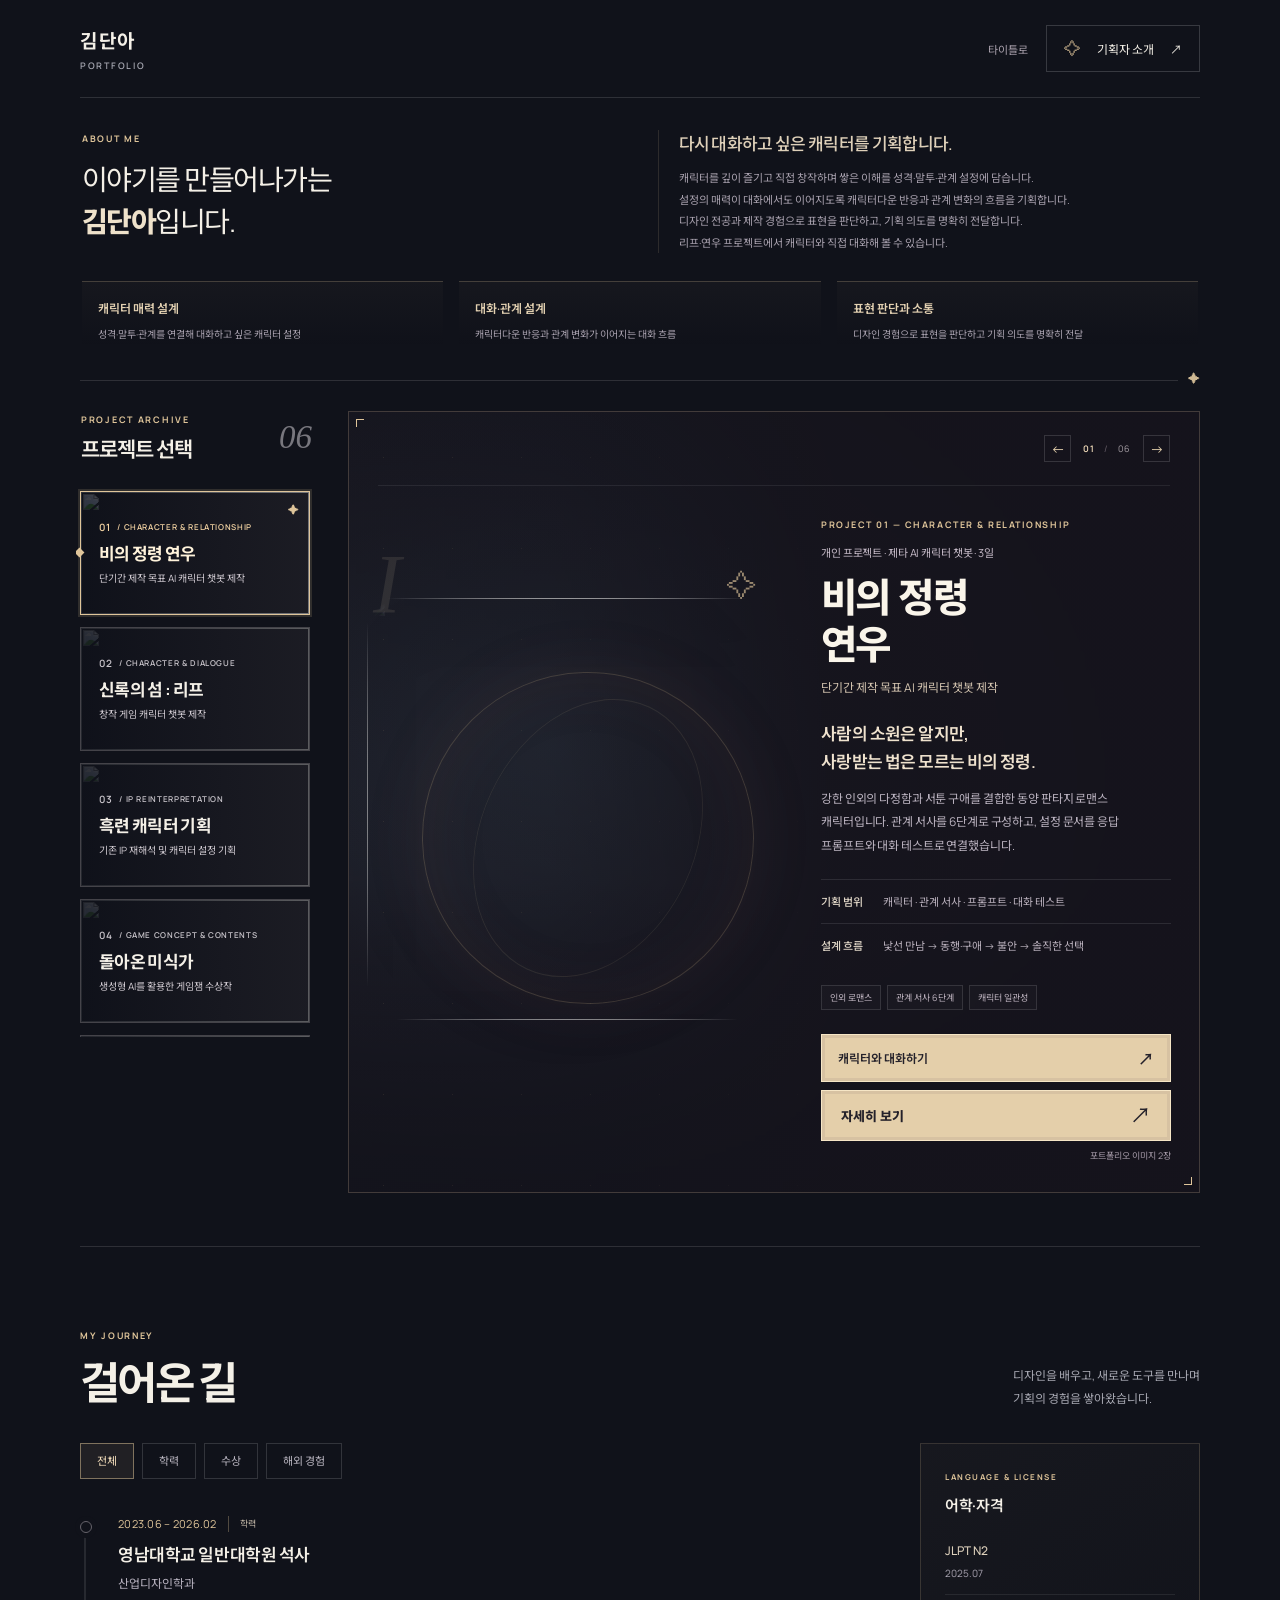
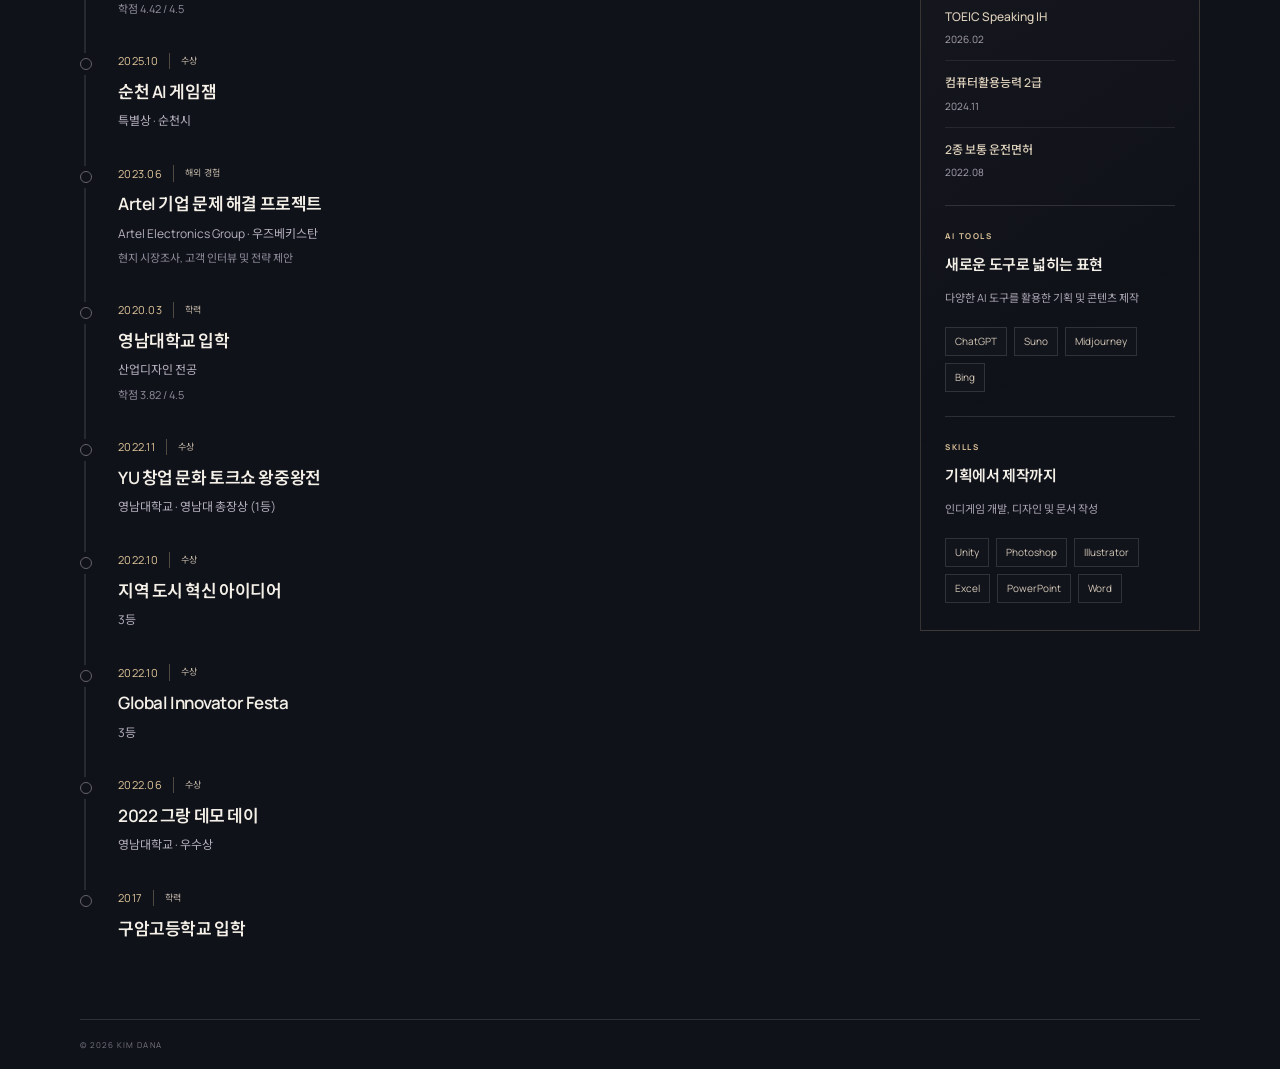
==== commit 47f7316d: "Restore separate computer certificate and revise education labels" ====
--- a/index.html
+++ b/index.html
@@ -125,19 +125,19 @@
               <label><input type="radio" name="journey-filter" value="experience"><span>해외 경험</span></label>
             </fieldset>
             <ol class="journey-list" aria-label="학력과 활동 이력">
-              <li class="journey-item" data-kind="education"><div class="journey-meta"><span>2023.06 – 2026.02</span><span class="journey-kind">학력</span></div><h3>영남대학교 대학원 석사 졸업</h3><p>산업디자인학과</p><p class="journey-note">학점 4.42 / 4.5</p></li>
+              <li class="journey-item" data-kind="education"><div class="journey-meta"><span>2023.06 – 2026.02</span><span class="journey-kind">학력</span></div><h3>영남대학교 일반대학원 석사</h3><p>산업디자인학과</p><p class="journey-note">학점 4.42 / 4.5</p></li>
               <li class="journey-item" data-kind="award"><div class="journey-meta"><span>2025.10</span><span class="journey-kind">수상</span></div><h3>순천 AI 게임잼</h3><p>특별상 · 순천시</p></li>
               <li class="journey-item" data-kind="experience"><div class="journey-meta"><span>2023.06</span><span class="journey-kind">해외 경험</span></div><h3>Artel 기업 문제 해결 프로젝트</h3><p>Artel Electronics Group · 우즈베키스탄</p><p class="journey-note">현지 시장조사, 고객 인터뷰 및 전략 제안</p></li>
-              <li class="journey-item" data-kind="education"><div class="journey-meta"><span>2020.03 – 2023.06</span><span class="journey-kind">학력</span></div><h3>영남대학교 학사 졸업</h3><p>산업디자인 전공</p><p class="journey-note">학점 3.82 / 4.5</p></li>
+              <li class="journey-item" data-kind="education"><div class="journey-meta"><span>2020.03</span><span class="journey-kind">학력</span></div><h3>영남대학교 입학</h3><p>산업디자인 전공</p><p class="journey-note">학점 3.82 / 4.5</p></li>
               <li class="journey-item" data-kind="award"><div class="journey-meta"><span>2022.11</span><span class="journey-kind">수상</span></div><h3>YU 창업 문화 토크쇼 왕중왕전</h3><p>영남대학교 · 영남대 총장상 (1등)</p></li>
               <li class="journey-item" data-kind="award"><div class="journey-meta"><span>2022.10</span><span class="journey-kind">수상</span></div><h3>지역 도시 혁신 아이디어</h3><p>3등</p></li>
               <li class="journey-item" data-kind="award"><div class="journey-meta"><span>2022.10</span><span class="journey-kind">수상</span></div><h3>Global Innovator Festa</h3><p>3등</p></li>
               <li class="journey-item" data-kind="award"><div class="journey-meta"><span>2022.06</span><span class="journey-kind">수상</span></div><h3>2022 그랑 데모 데이</h3><p>영남대학교 · 우수상</p></li>
-              <li class="journey-item" data-kind="education"><div class="journey-meta"><span>2017 – 2020</span><span class="journey-kind">학력</span></div><h3>구암고등학교 졸업</h3></li>
+              <li class="journey-item" data-kind="education"><div class="journey-meta"><span>2017</span><span class="journey-kind">학력</span></div><h3>구암고등학교 입학</h3></li>
             </ol>
           </div>
           <aside class="journey-aside" aria-label="어학·자격 및 활용 도구">
-            <section><span class="eyebrow">LANGUAGE &amp; LICENSE</span><h3>어학·자격</h3><dl class="journey-qualifications"><div><dt>JLPT N2</dt><dd>2025.07</dd></div><div><dt>TOEIC Speaking IH</dt><dd>2026.02</dd></div><div><dt>2종 보통 운전면허</dt><dd>2022.08</dd></div></dl></section>
+            <section><span class="eyebrow">LANGUAGE &amp; LICENSE</span><h3>어학·자격</h3><dl class="journey-qualifications"><div><dt>JLPT N2</dt><dd>2025.07</dd></div><div><dt>TOEIC Speaking IH</dt><dd>2026.02</dd></div><div><dt>컴퓨터활용능력 2급</dt><dd>2024.11</dd></div><div><dt>2종 보통 운전면허</dt><dd>2022.08</dd></div></dl></section>
             <section><span class="eyebrow">AI TOOLS</span><h3>새로운 도구로 넓히는 표현</h3><p>다양한 AI 도구를 활용한 기획 및 콘텐츠 제작</p><ul class="journey-tools"><li>ChatGPT</li><li>Suno</li><li>Midjourney</li><li>Bing</li></ul></section>
             <section><span class="eyebrow">SKILLS</span><h3>기획에서 제작까지</h3><p>인디게임 개발, 디자인 및 문서 작성</p><ul class="journey-tools"><li>Unity</li><li>Photoshop</li><li>Illustrator</li><li>Excel</li><li>PowerPoint</li><li>Word</li></ul></section>
           </aside>
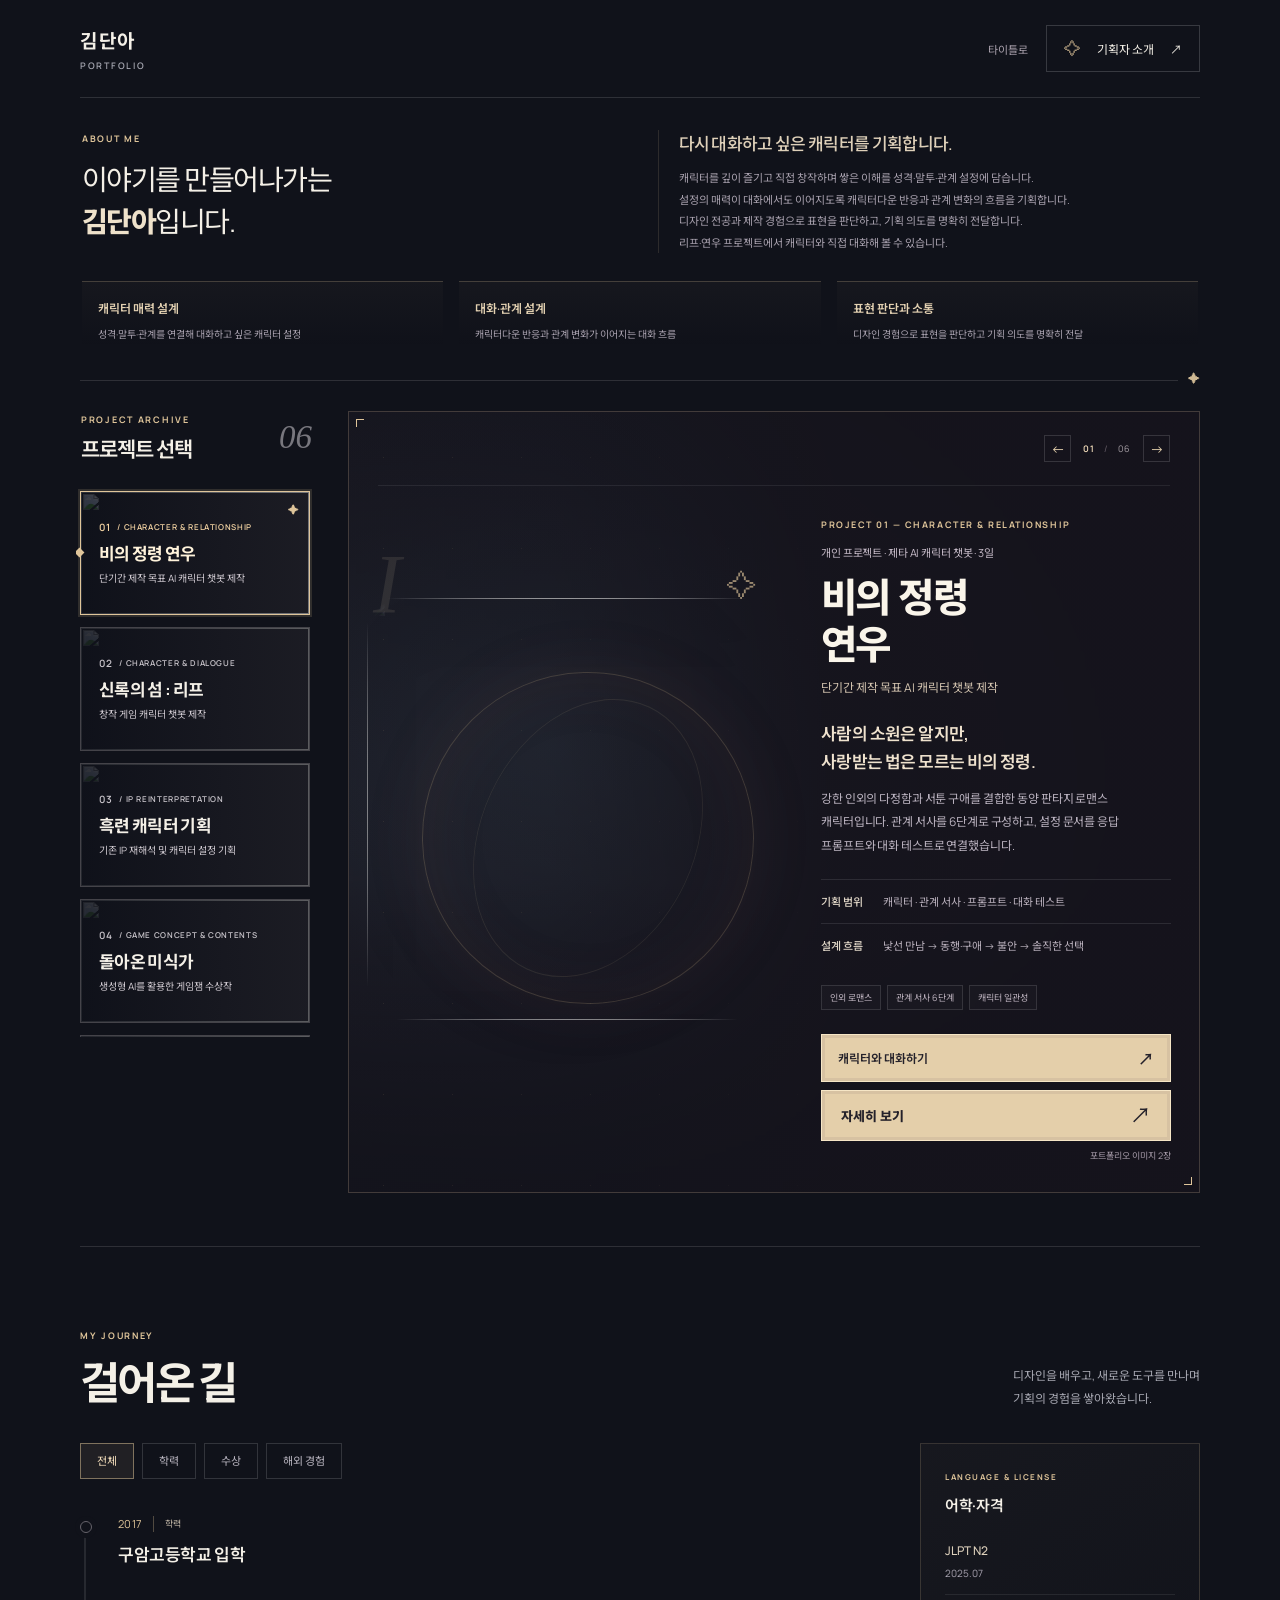
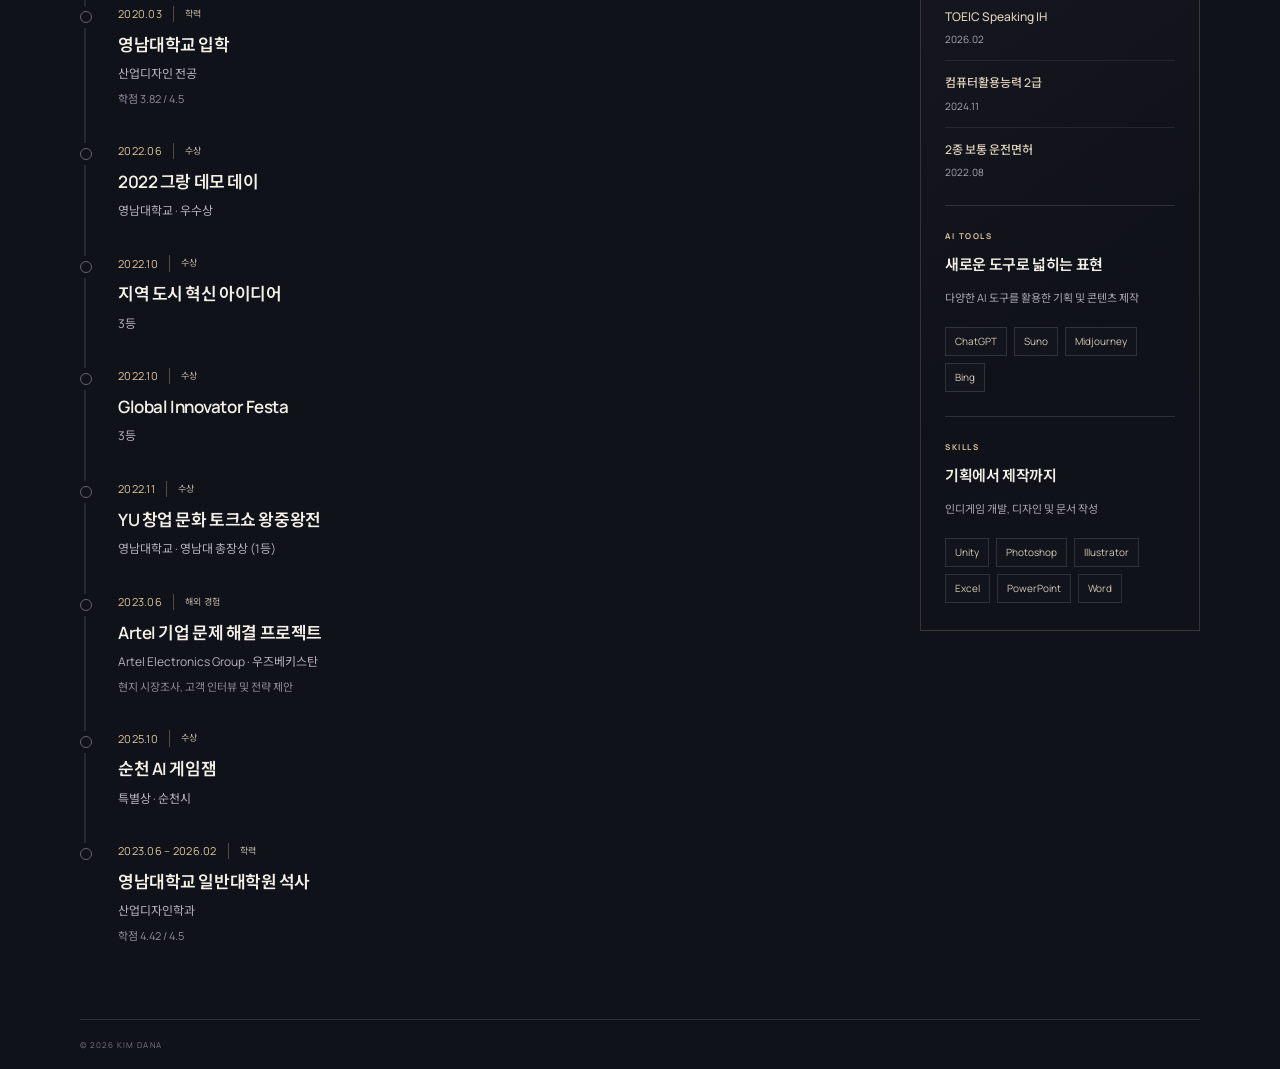
==== commit 71bf1c5c: "Arrange journey from school entrance to master's degree in chronological order" ====
--- a/index.html
+++ b/index.html
@@ -125,15 +125,15 @@
               <label><input type="radio" name="journey-filter" value="experience"><span>해외 경험</span></label>
             </fieldset>
             <ol class="journey-list" aria-label="학력과 활동 이력">
-              <li class="journey-item" data-kind="education"><div class="journey-meta"><span>2023.06 – 2026.02</span><span class="journey-kind">학력</span></div><h3>영남대학교 일반대학원 석사</h3><p>산업디자인학과</p><p class="journey-note">학점 4.42 / 4.5</p></li>
-              <li class="journey-item" data-kind="award"><div class="journey-meta"><span>2025.10</span><span class="journey-kind">수상</span></div><h3>순천 AI 게임잼</h3><p>특별상 · 순천시</p></li>
-              <li class="journey-item" data-kind="experience"><div class="journey-meta"><span>2023.06</span><span class="journey-kind">해외 경험</span></div><h3>Artel 기업 문제 해결 프로젝트</h3><p>Artel Electronics Group · 우즈베키스탄</p><p class="journey-note">현지 시장조사, 고객 인터뷰 및 전략 제안</p></li>
+              <li class="journey-item" data-kind="education"><div class="journey-meta"><span>2017</span><span class="journey-kind">학력</span></div><h3>구암고등학교 입학</h3></li>
               <li class="journey-item" data-kind="education"><div class="journey-meta"><span>2020.03</span><span class="journey-kind">학력</span></div><h3>영남대학교 입학</h3><p>산업디자인 전공</p><p class="journey-note">학점 3.82 / 4.5</p></li>
-              <li class="journey-item" data-kind="award"><div class="journey-meta"><span>2022.11</span><span class="journey-kind">수상</span></div><h3>YU 창업 문화 토크쇼 왕중왕전</h3><p>영남대학교 · 영남대 총장상 (1등)</p></li>
+              <li class="journey-item" data-kind="award"><div class="journey-meta"><span>2022.06</span><span class="journey-kind">수상</span></div><h3>2022 그랑 데모 데이</h3><p>영남대학교 · 우수상</p></li>
               <li class="journey-item" data-kind="award"><div class="journey-meta"><span>2022.10</span><span class="journey-kind">수상</span></div><h3>지역 도시 혁신 아이디어</h3><p>3등</p></li>
               <li class="journey-item" data-kind="award"><div class="journey-meta"><span>2022.10</span><span class="journey-kind">수상</span></div><h3>Global Innovator Festa</h3><p>3등</p></li>
-              <li class="journey-item" data-kind="award"><div class="journey-meta"><span>2022.06</span><span class="journey-kind">수상</span></div><h3>2022 그랑 데모 데이</h3><p>영남대학교 · 우수상</p></li>
-              <li class="journey-item" data-kind="education"><div class="journey-meta"><span>2017</span><span class="journey-kind">학력</span></div><h3>구암고등학교 입학</h3></li>
+              <li class="journey-item" data-kind="award"><div class="journey-meta"><span>2022.11</span><span class="journey-kind">수상</span></div><h3>YU 창업 문화 토크쇼 왕중왕전</h3><p>영남대학교 · 영남대 총장상 (1등)</p></li>
+              <li class="journey-item" data-kind="experience"><div class="journey-meta"><span>2023.06</span><span class="journey-kind">해외 경험</span></div><h3>Artel 기업 문제 해결 프로젝트</h3><p>Artel Electronics Group · 우즈베키스탄</p><p class="journey-note">현지 시장조사, 고객 인터뷰 및 전략 제안</p></li>
+              <li class="journey-item" data-kind="award"><div class="journey-meta"><span>2025.10</span><span class="journey-kind">수상</span></div><h3>순천 AI 게임잼</h3><p>특별상 · 순천시</p></li>
+              <li class="journey-item" data-kind="education"><div class="journey-meta"><span>2023.06 – 2026.02</span><span class="journey-kind">학력</span></div><h3>영남대학교 일반대학원 석사</h3><p>산업디자인학과</p><p class="journey-note">학점 4.42 / 4.5</p></li>
             </ol>
           </div>
           <aside class="journey-aside" aria-label="어학·자격 및 활용 도구">
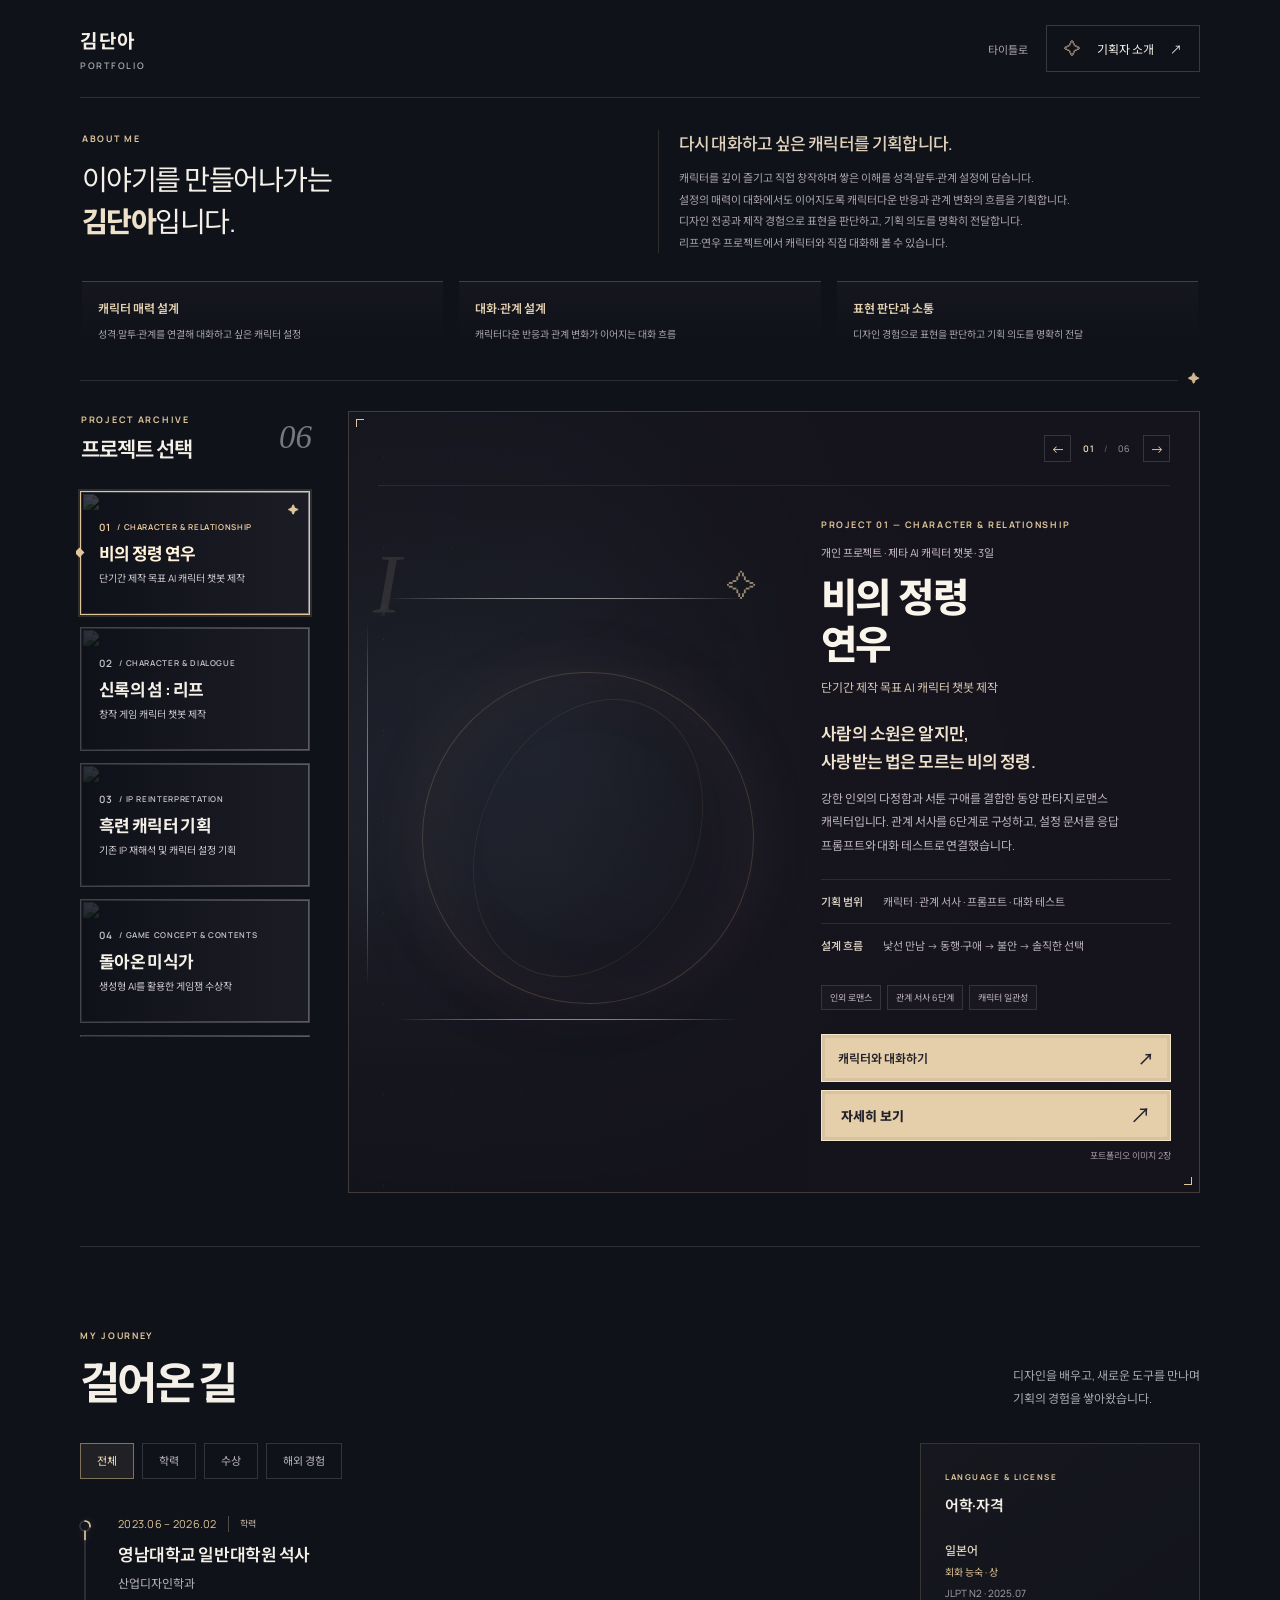
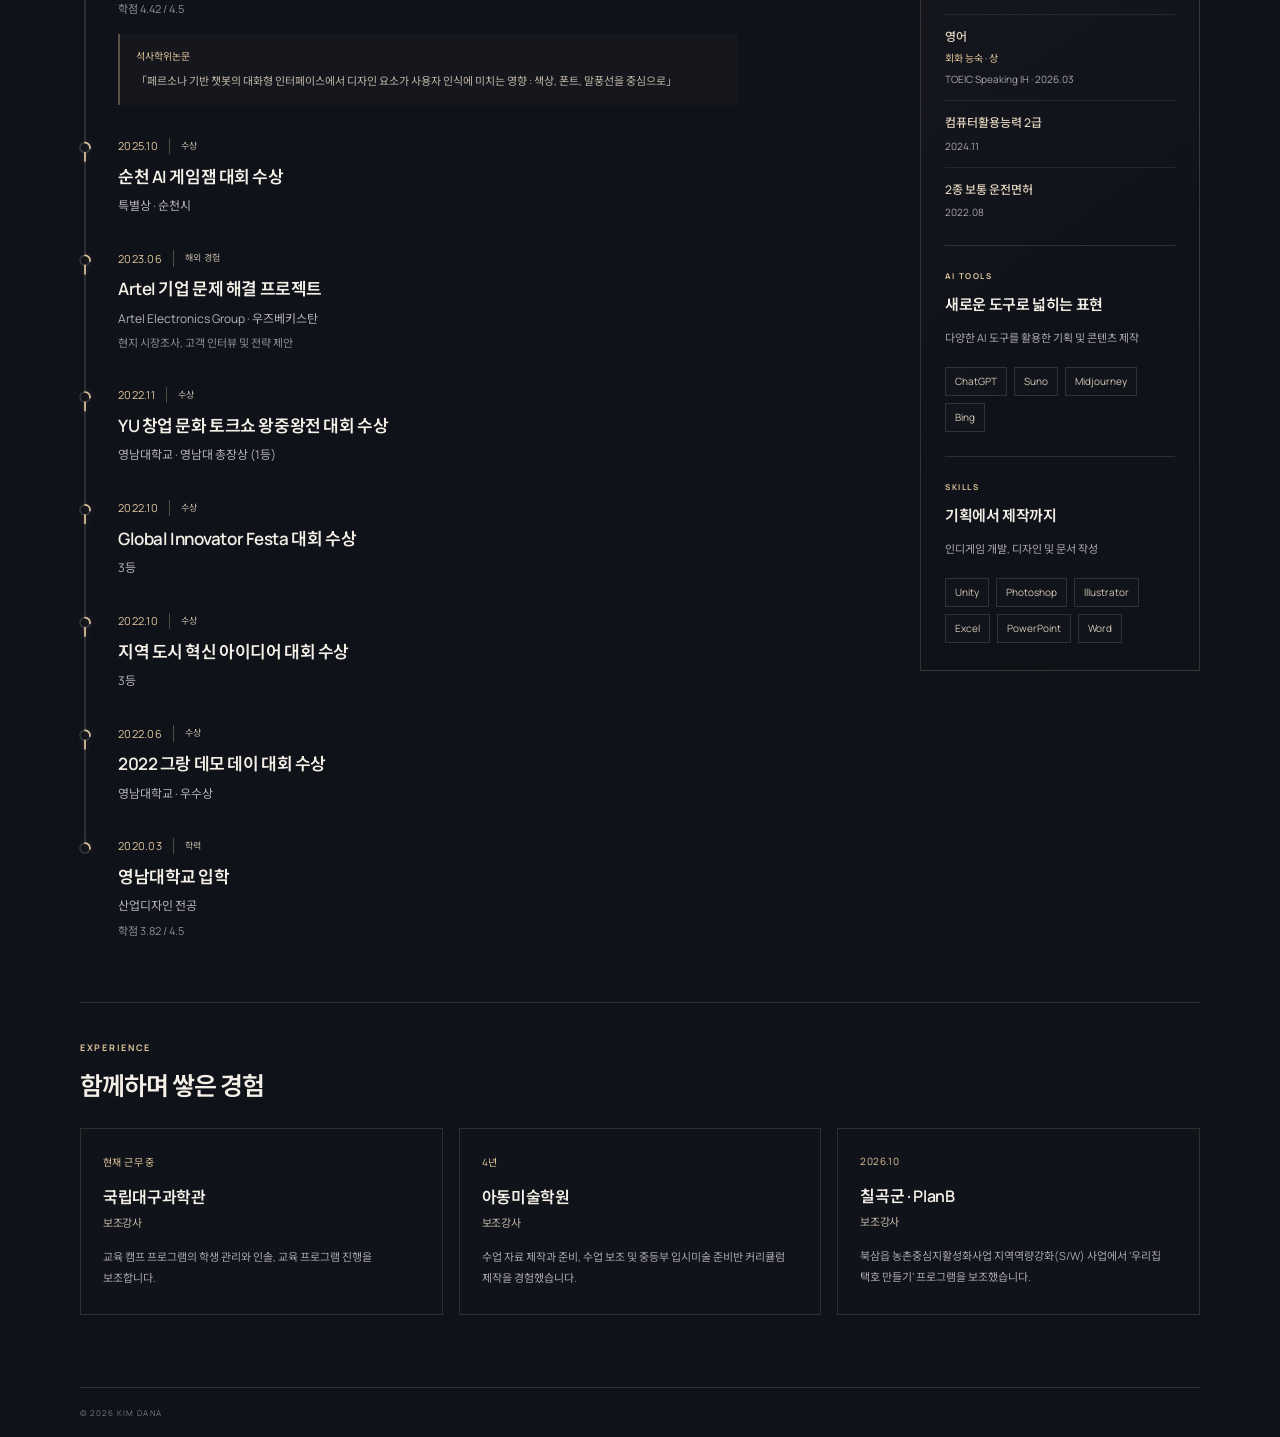
==== commit e20e8b4e: "Unify timeline rings and line with eased scroll; expand experience, languages and thesis" ====
--- a/index.html
+++ b/index.html
@@ -58,6 +58,27 @@
 .journey-qualifications>div:last-child{border-bottom:0;padding-bottom:0}
 .journey-qualifications dt{font-size:12px;font-weight:500;color:#ded1bc;line-height:1.7}
 .journey-qualifications dd{margin:4px 0 0;color:#aaa5b2;font-size:10px;line-height:1.7}
+
+/* A single SVG rail carries both the line and milestone rings. */
+.journey-list::before,.journey-list::after,.journey-item::before{display:none}
+.journey-rail{position:absolute;left:-3px;top:0;width:16px;overflow:visible;pointer-events:none}
+.journey-rail path{fill:none;stroke-width:1.7;stroke-linecap:round;stroke-linejoin:round}
+.journey-rail .rail-track{stroke:#ffffff25}
+.journey-rail .rail-fill{stroke:var(--gold);filter:drop-shadow(0 0 3px #dfc59a45)}
+.journey-item h3{transition:color .25s}
+.journey-item.is-reached h3{color:#f4dfbc}
+.journey-item .journey-thesis{margin-top:14px;padding:13px 16px;border-left:2px solid #dfc59a55;background:#dfc59a07;font-size:11px;line-height:1.9;color:#c0b6a8;max-width:620px}
+.journey-thesis>span{display:block;font-size:10px;color:var(--gold);margin-bottom:5px}
+.journey-qualifications dt>span{display:block;font-size:10px;color:var(--gold);font-weight:400;margin-top:3px}
+.work-experience{border-top:1px solid var(--line);margin-top:60px;padding-top:38px}
+.work-experience>header h2{font-size:25px;font-weight:600;letter-spacing:-.04em;margin:12px 0 25px}
+.work-experience-grid{display:grid;grid-template-columns:repeat(3,minmax(0,1fr));gap:16px}
+.work-experience-grid article{border:1px solid #dfc59a25;background:#ffffff02;padding:25px 22px}
+.work-experience-grid .work-period{font-size:10px;color:var(--gold);margin:0 0 15px;letter-spacing:.04em}
+.work-experience-grid h3{font-size:16px;margin:0 0 14px;line-height:1.7;font-weight:600;letter-spacing:-.02em}
+.work-experience-grid h3>span{display:block;font-size:11px;color:#bfb4a5;font-weight:400;margin-top:3px}
+.work-experience-grid article>p:last-child{font-size:11px;color:#aaa5b2;line-height:1.9;word-break:keep-all;margin-bottom:0}
+@media(max-width:780px){.work-experience{margin-top:38px;padding-top:30px}.work-experience-grid{grid-template-columns:1fr}.work-experience-grid article{padding:23px}.journey-item .journey-thesis{padding:11px 13px;font-size:10px}}
 </style>
 </head>
 <body class="at-title">
@@ -125,23 +146,31 @@
               <label><input type="radio" name="journey-filter" value="experience"><span>해외 경험</span></label>
             </fieldset>
             <ol class="journey-list" aria-label="학력과 활동 이력">
-              <li class="journey-item" data-kind="education"><div class="journey-meta"><span>2017</span><span class="journey-kind">학력</span></div><h3>구암고등학교 입학</h3></li>
+              <li class="journey-item" data-kind="education"><div class="journey-meta"><span>2023.06 – 2026.02</span><span class="journey-kind">학력</span></div><h3>영남대학교 일반대학원 석사</h3><p>산업디자인학과</p><p class="journey-note">학점 4.42 / 4.5</p><p class="journey-thesis"><span>석사학위논문</span>「페르소나 기반 챗봇의 대화형 인터페이스에서 디자인 요소가 사용자 인식에 미치는 영향 : 색상, 폰트, 말풍선을 중심으로」</p></li>
+              <li class="journey-item" data-kind="award"><div class="journey-meta"><span>2025.10</span><span class="journey-kind">수상</span></div><h3>순천 AI 게임잼 대회 수상</h3><p>특별상 · 순천시</p></li>
+              <li class="journey-item" data-kind="experience"><div class="journey-meta"><span>2023.06</span><span class="journey-kind">해외 경험</span></div><h3>Artel 기업 문제 해결 프로젝트</h3><p>Artel Electronics Group · 우즈베키스탄</p><p class="journey-note">현지 시장조사, 고객 인터뷰 및 전략 제안</p></li>
+              <li class="journey-item" data-kind="award"><div class="journey-meta"><span>2022.11</span><span class="journey-kind">수상</span></div><h3>YU 창업 문화 토크쇼 왕중왕전 대회 수상</h3><p>영남대학교 · 영남대 총장상 (1등)</p></li>
+              <li class="journey-item" data-kind="award"><div class="journey-meta"><span>2022.10</span><span class="journey-kind">수상</span></div><h3>Global Innovator Festa 대회 수상</h3><p>3등</p></li>
+              <li class="journey-item" data-kind="award"><div class="journey-meta"><span>2022.10</span><span class="journey-kind">수상</span></div><h3>지역 도시 혁신 아이디어 대회 수상</h3><p>3등</p></li>
+              <li class="journey-item" data-kind="award"><div class="journey-meta"><span>2022.06</span><span class="journey-kind">수상</span></div><h3>2022 그랑 데모 데이 대회 수상</h3><p>영남대학교 · 우수상</p></li>
               <li class="journey-item" data-kind="education"><div class="journey-meta"><span>2020.03</span><span class="journey-kind">학력</span></div><h3>영남대학교 입학</h3><p>산업디자인 전공</p><p class="journey-note">학점 3.82 / 4.5</p></li>
-              <li class="journey-item" data-kind="award"><div class="journey-meta"><span>2022.06</span><span class="journey-kind">수상</span></div><h3>2022 그랑 데모 데이</h3><p>영남대학교 · 우수상</p></li>
-              <li class="journey-item" data-kind="award"><div class="journey-meta"><span>2022.10</span><span class="journey-kind">수상</span></div><h3>지역 도시 혁신 아이디어</h3><p>3등</p></li>
-              <li class="journey-item" data-kind="award"><div class="journey-meta"><span>2022.10</span><span class="journey-kind">수상</span></div><h3>Global Innovator Festa</h3><p>3등</p></li>
-              <li class="journey-item" data-kind="award"><div class="journey-meta"><span>2022.11</span><span class="journey-kind">수상</span></div><h3>YU 창업 문화 토크쇼 왕중왕전</h3><p>영남대학교 · 영남대 총장상 (1등)</p></li>
-              <li class="journey-item" data-kind="experience"><div class="journey-meta"><span>2023.06</span><span class="journey-kind">해외 경험</span></div><h3>Artel 기업 문제 해결 프로젝트</h3><p>Artel Electronics Group · 우즈베키스탄</p><p class="journey-note">현지 시장조사, 고객 인터뷰 및 전략 제안</p></li>
-              <li class="journey-item" data-kind="award"><div class="journey-meta"><span>2025.10</span><span class="journey-kind">수상</span></div><h3>순천 AI 게임잼</h3><p>특별상 · 순천시</p></li>
-              <li class="journey-item" data-kind="education"><div class="journey-meta"><span>2023.06 – 2026.02</span><span class="journey-kind">학력</span></div><h3>영남대학교 일반대학원 석사</h3><p>산업디자인학과</p><p class="journey-note">학점 4.42 / 4.5</p></li>
             </ol>
           </div>
           <aside class="journey-aside" aria-label="어학·자격 및 활용 도구">
-            <section><span class="eyebrow">LANGUAGE &amp; LICENSE</span><h3>어학·자격</h3><dl class="journey-qualifications"><div><dt>JLPT N2</dt><dd>2025.07</dd></div><div><dt>TOEIC Speaking IH</dt><dd>2026.02</dd></div><div><dt>컴퓨터활용능력 2급</dt><dd>2024.11</dd></div><div><dt>2종 보통 운전면허</dt><dd>2022.08</dd></div></dl></section>
+            <section><span class="eyebrow">LANGUAGE &amp; LICENSE</span><h3>어학·자격</h3><dl class="journey-qualifications"><div><dt>일본어 <span>회화 능숙 · 상</span></dt><dd>JLPT N2 · 2025.07</dd></div><div><dt>영어 <span>회화 능숙 · 상</span></dt><dd>TOEIC Speaking IH · 2026.03</dd></div><div><dt>컴퓨터활용능력 2급</dt><dd>2024.11</dd></div><div><dt>2종 보통 운전면허</dt><dd>2022.08</dd></div></dl></section>
             <section><span class="eyebrow">AI TOOLS</span><h3>새로운 도구로 넓히는 표현</h3><p>다양한 AI 도구를 활용한 기획 및 콘텐츠 제작</p><ul class="journey-tools"><li>ChatGPT</li><li>Suno</li><li>Midjourney</li><li>Bing</li></ul></section>
             <section><span class="eyebrow">SKILLS</span><h3>기획에서 제작까지</h3><p>인디게임 개발, 디자인 및 문서 작성</p><ul class="journey-tools"><li>Unity</li><li>Photoshop</li><li>Illustrator</li><li>Excel</li><li>PowerPoint</li><li>Word</li></ul></section>
           </aside>
         </div>
+
+        <section class="work-experience" aria-labelledby="work-experience-title">
+          <header><span class="eyebrow">EXPERIENCE</span><h2 id="work-experience-title">함께하며 쌓은 경험</h2></header>
+          <div class="work-experience-grid">
+            <article><p class="work-period">현재 근무 중</p><h3>국립대구과학관 <span>보조강사</span></h3><p>교육 캠프 프로그램의 학생 관리와 인솔, 교육 프로그램 진행을 보조합니다.</p></article>
+            <article><p class="work-period">4년</p><h3>아동미술학원 <span>보조강사</span></h3><p>수업 자료 제작과 준비, 수업 보조 및 중등부 입시미술 준비반 커리큘럼 제작을 경험했습니다.</p></article>
+            <article><p class="work-period">2026.10</p><h3>칠곡군 · PlanB <span>보조강사</span></h3><p>북삼읍 농촌중심지활성화사업 지역역량강화(S/W) 사업에서 ‘우리집 택호 만들기’ 프로그램을 보조했습니다.</p></article>
+          </div>
+        </section>
       </section>
     </main>
     <footer class="site-footer"><span>© 2026 KIM DANA</span></footer>
@@ -150,40 +179,65 @@
   <dialog id="profile-dialog" aria-labelledby="profile-title"><button class="dialog-close" id="close-profile" aria-label="기획자 소개 닫기">✕</button><span class="eyebrow">ABOUT ME</span><h2 id="profile-title">김단아<span>이야기를 만들어나가는 기획자 포트폴리오</span></h2><p class="profile-lead">다시 대화하고 싶은 캐릭터를 기획합니다.</p><p>캐릭터를 깊이 즐기고 직접 창작해 온 경험을 바탕으로, 어떤 성격과 말투, 관계가 애착을 만드는지 고민합니다. 이 매력이 대화 속 반응과 관계 변화로 이어지도록 기획합니다.</p><p>디자인 전공과 드로잉·AI 이미지 제작·포토샵 리터칭 경험은 캐릭터의 매력을 살릴 표현을 판단하는 기반입니다. 직접 제작해 본 이해를 바탕으로 기획 의도와 표현 기준을 협업 상대에게 명확히 전달합니다.</p><p>리프와 연우 프로젝트에서 캐릭터 설정과 말투·관계 기획을 정리하고, 직접 대화할 수 있는 캐릭터로 연결했습니다.</p><dl class="profile-capabilities"><div><dt>캐릭터 매력 설계</dt><dd>성격·말투·관계를 연결해 대화하고 싶은 캐릭터 설정</dd></div><div><dt>대화·관계 설계</dt><dd>캐릭터다운 반응과 관계 변화가 이어지는 대화 흐름</dd></div><div><dt>표현 판단과 소통</dt><dd>디자인 경험으로 표현을 판단하고 기획 의도를 명확히 전달</dd></div></dl><div class="profile-fields"><span>CHARACTER</span><span>DIALOGUE</span><span>COMMUNICATION</span></div></dialog>
   <noscript><p class="noscript">프로젝트 선택 기능은 자바스크립트가 필요합니다.</p></noscript>
 
+
 <script>
-/* Fill the timeline to the reader's position, including filtered layouts. */
+/* One shared path draws connected rings and line with eased scroll progress. */
 (()=>{
-  const section=document.querySelector('#journey');
-  const list=section?.querySelector('.journey-list');
+  const section=document.querySelector('#journey'),list=section?.querySelector('.journey-list');
   if(!list)return;
-  const items=[...list.querySelectorAll('.journey-item')];
-  let frame=0;
-  function update(){
-    frame=0;
-    const visible=items.filter(item=>item.getClientRects().length);
-    if(!visible.length)return;
-    const bounds=list.getBoundingClientRect();
-    const dots=visible.map(item=>({item,y:item.getBoundingClientRect().top+12}));
-    const start=dots[0].y;
-    const length=Math.max(0,dots.at(-1).y-start);
-    const atPageEnd=window.scrollY+window.innerHeight>=document.documentElement.scrollHeight-2;
-    const progress=atPageEnd?length:Math.max(0,Math.min(length,window.innerHeight*.65-start));
-    list.style.setProperty('--journey-track',length+'px');
-    list.style.setProperty('--journey-progress',progress+'px');
-    list.style.setProperty('--journey-start',(start-bounds.top)+'px');
-    list.classList.add('journey-animated');
-    const reached=new Set(dots.filter(dot=>dot.y<=start+progress&&
-      (progress>0||start<=window.innerHeight*.65)).map(dot=>dot.item));
-    items.forEach(item=>item.classList.toggle('is-reached',reached.has(item)));
+  const items=[...list.querySelectorAll('.journey-item')],ns='http://www.w3.org/2000/svg';
+  const svg=document.createElementNS(ns,'svg'),track=document.createElementNS(ns,'path'),fill=document.createElementNS(ns,'path');
+  svg.classList.add('journey-rail');svg.setAttribute('aria-hidden','true');
+  track.classList.add('rail-track');fill.classList.add('rail-fill');svg.append(track,fill);list.prepend(svg);
+  const reduced=matchMedia('(prefers-reduced-motion: reduce)');
+  let dots=[],segments=[],total=0,current=0,frame=0,lastTime=0,dirty=true;
+  function measure(){
+    const top=list.getBoundingClientRect().top;
+    dots=items.filter(el=>el.getClientRects().length).map(el=>({el,y:el.getBoundingClientRect().top-top+12}));
+    let d='',length=0;segments=[];
+    dots.forEach((dot,i)=>{
+      const y=dot.y,r=5;
+      d+='M8 '+(y-r)+' A5 5 0 1 1 8 '+(y+r)+' A5 5 0 1 1 8 '+(y-r)+' ';
+      segments.push({from:y-r,to:y+r,start:length,length:2*Math.PI*r});
+      length+=2*Math.PI*r;
+      if(i<dots.length-1){
+        const next=dots[i+1].y-r,gap=Math.max(0,next-y-r);
+        d+='M8 '+(y+r)+' V'+next+' ';
+        segments.push({from:y+r,to:next,start:length,length:gap});length+=gap;
+      }
+    });
+    track.setAttribute('d',d);fill.setAttribute('d',d);
+    svg.setAttribute('height',Math.max(1,(dots.at(-1)?.y||0)+6));
+    total=length;fill.style.strokeDasharray=total+' '+total;
+    current=Math.min(current,total);dirty=false;
   }
-  function schedule(){if(!frame)frame=requestAnimationFrame(update);}
-  window.addEventListener('scroll',schedule,{passive:true});
-  window.addEventListener('resize',schedule,{passive:true});
-  window.addEventListener('pageshow',schedule);
-  section.addEventListener('change',schedule);
-  new ResizeObserver(schedule).observe(list);
-  document.fonts?.ready.then(schedule);
-  schedule();
+  function draw(time){
+    frame=0;if(dirty)measure();if(!dots.length)return;
+    const top=list.getBoundingClientRect().top;
+    const cursor=innerHeight*.64-top;
+    const atEnd=scrollY+innerHeight>=document.documentElement.scrollHeight-2;
+    let target=0;
+    for(const segment of segments){
+      const ratio=Math.max(0,Math.min(1,(cursor-segment.from)/Math.max(.001,segment.to-segment.from)));
+      target=Math.max(target,segment.start+segment.length*ratio);
+      if(cursor<segment.to)break;
+    }
+    if(cursor<dots[0].y-5)target=0;
+    if(atEnd)target=total;
+    const dt=lastTime?Math.min(48,time-lastTime):16;lastTime=time;
+    current=reduced.matches?target:current+(target-current)*(1-Math.exp(-dt/95));
+    if(Math.abs(target-current)<.08)current=target;
+    fill.style.strokeDashoffset=String(Math.max(0,total-current));
+    items.forEach(el=>el.classList.remove('is-reached'));
+    dots.forEach((dot,i)=>{const ring=segments[i*2];dot.el.classList.toggle('is-reached',current>=ring.start+ring.length-.1);});
+    if(current!==target)frame=requestAnimationFrame(draw);else lastTime=0;
+  }
+  function schedule(){if(!frame)frame=requestAnimationFrame(draw);}
+  function layout(){dirty=true;schedule();}
+  addEventListener('scroll',schedule,{passive:true});addEventListener('resize',layout,{passive:true});
+  addEventListener('pageshow',layout);section.addEventListener('change',layout);
+  new ResizeObserver(layout).observe(list);document.fonts?.ready.then(layout);
+  reduced.addEventListener('change',schedule);schedule();
 })();
 </script>
 </body>
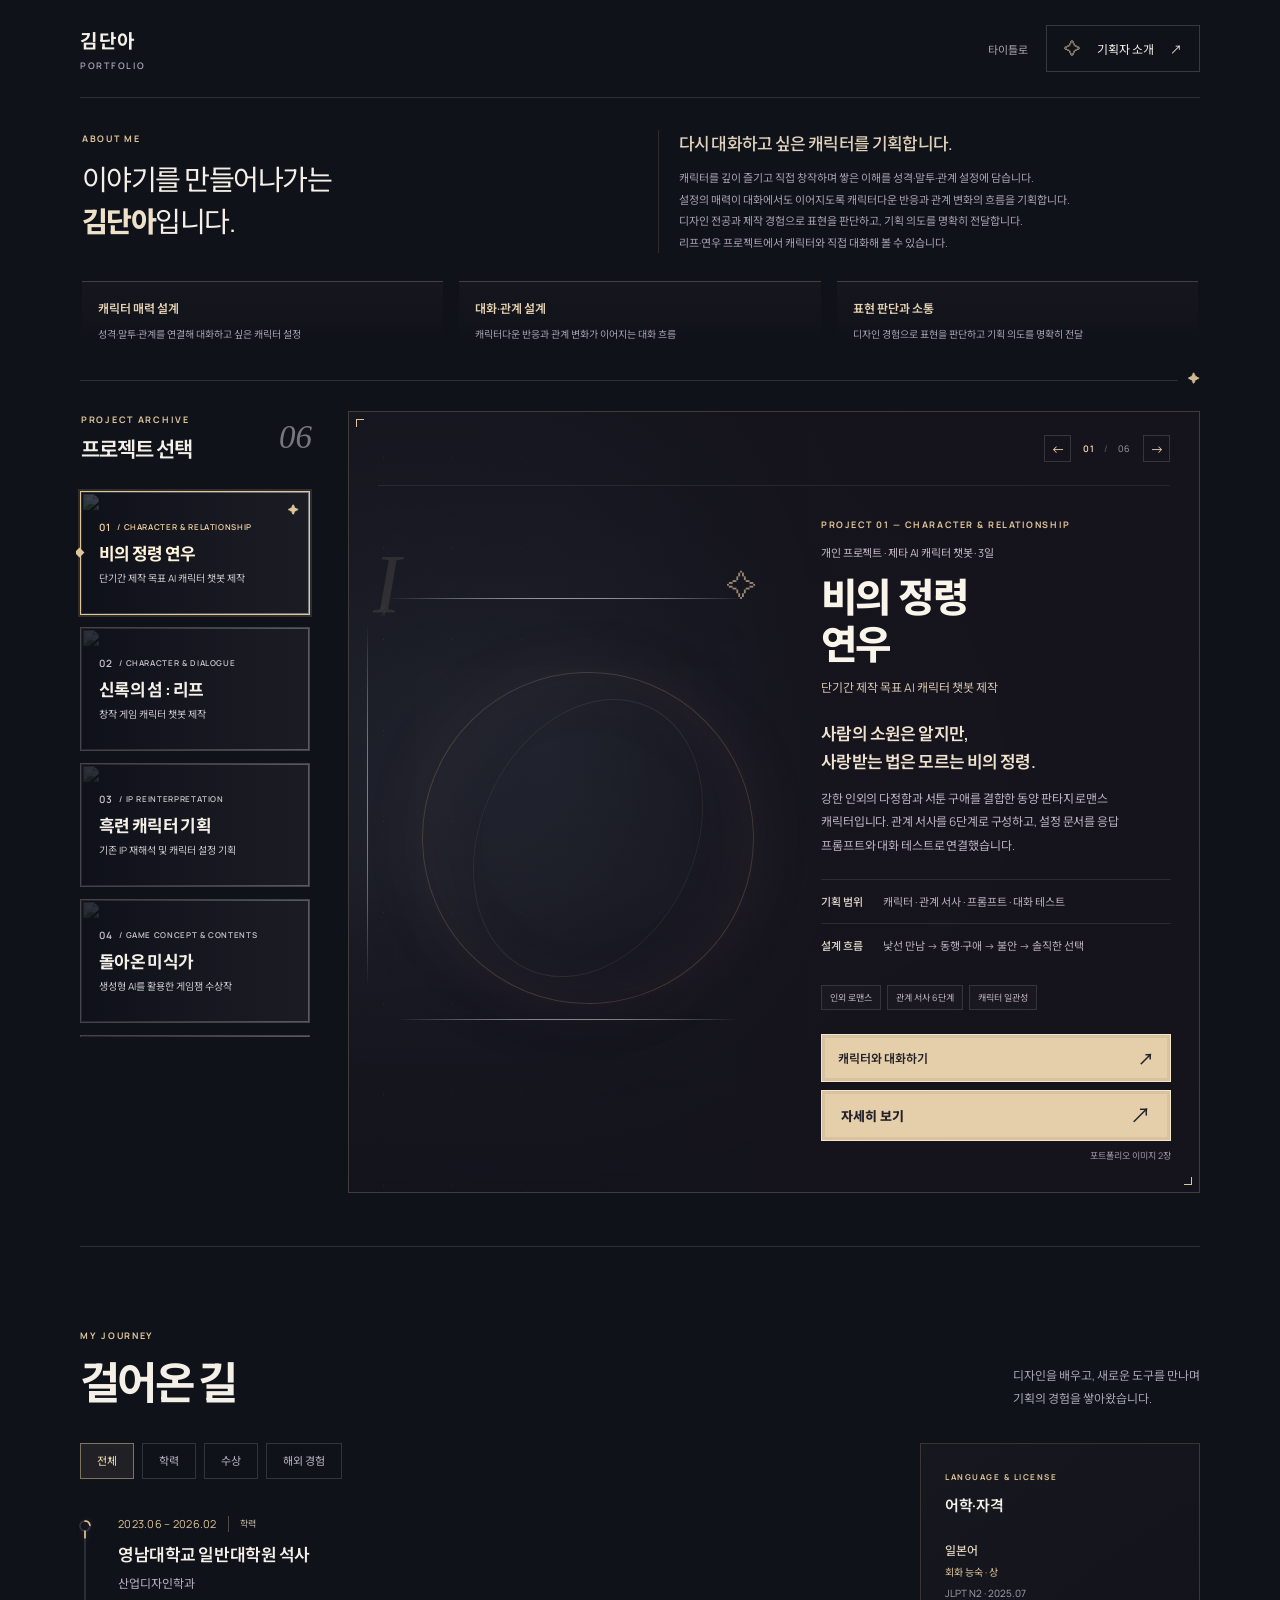
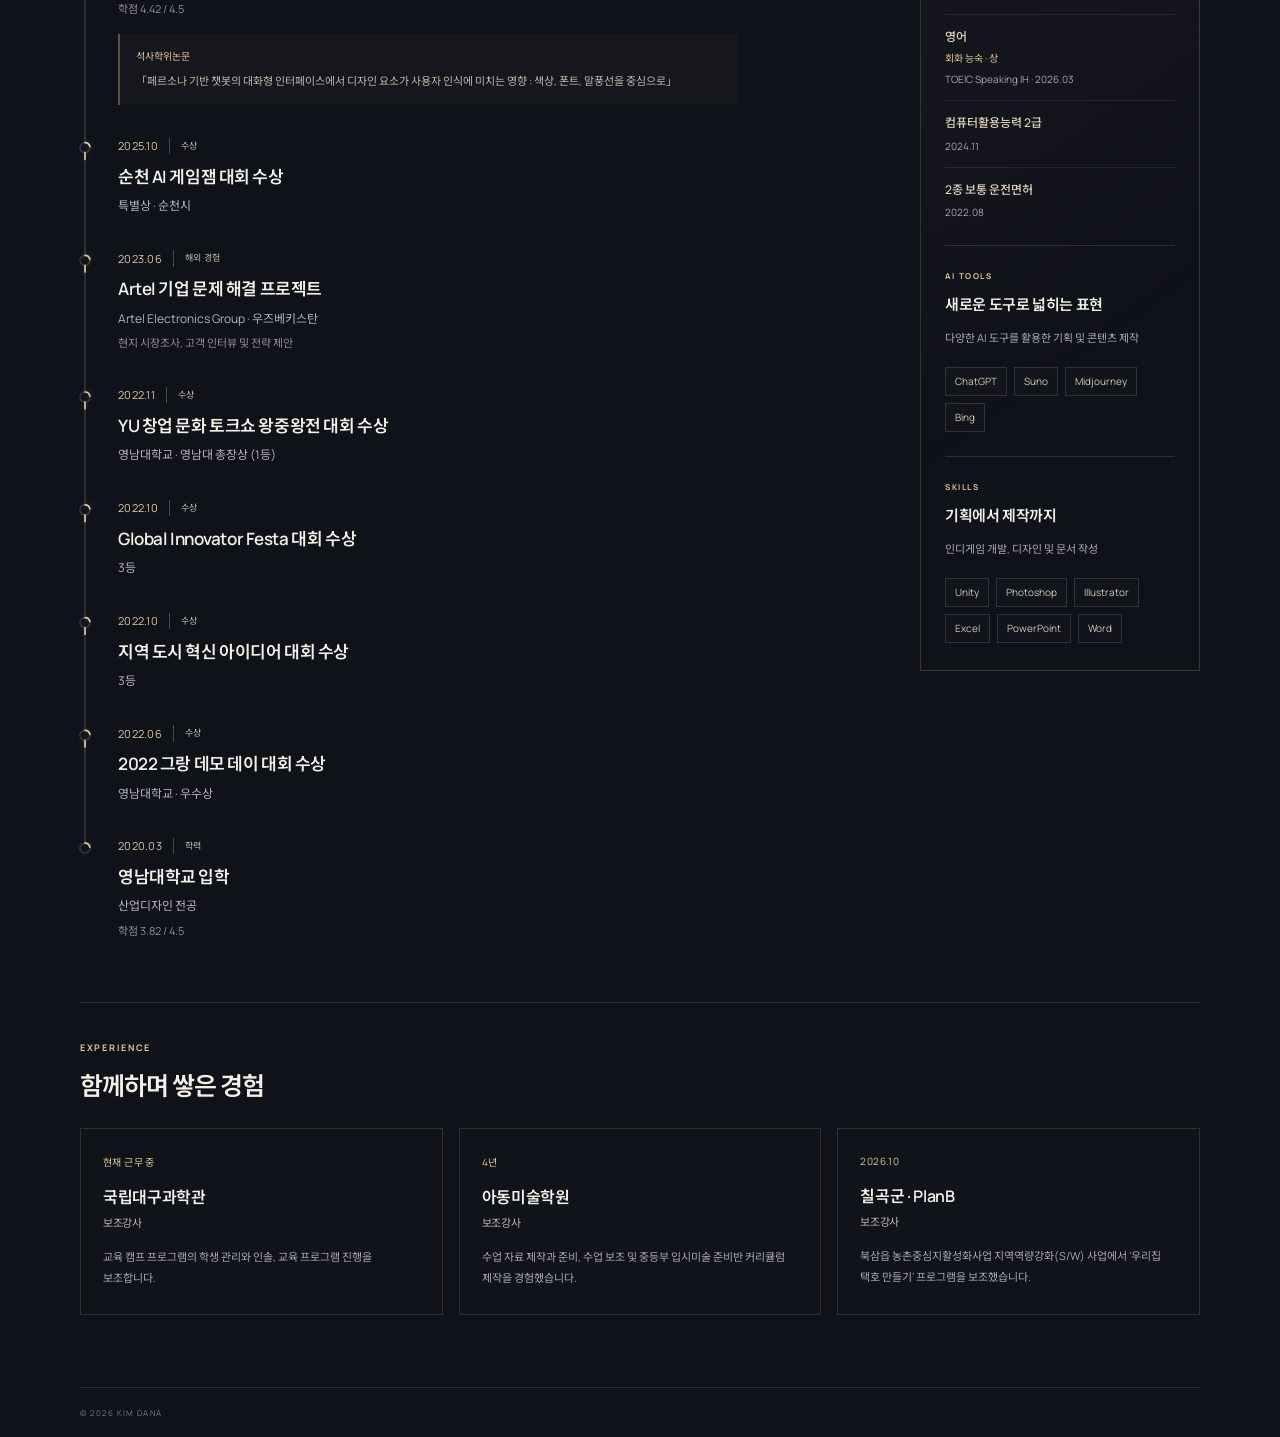
==== commit 5475adea: "Keep timeline progress at viewport center without end-of-page jump" ====
--- a/index.html
+++ b/index.html
@@ -214,8 +214,7 @@
   function draw(time){
     frame=0;if(dirty)measure();if(!dots.length)return;
     const top=list.getBoundingClientRect().top;
-    const cursor=innerHeight*.64-top;
-    const atEnd=scrollY+innerHeight>=document.documentElement.scrollHeight-2;
+    const cursor=innerHeight*.5-top;
     let target=0;
     for(const segment of segments){
       const ratio=Math.max(0,Math.min(1,(cursor-segment.from)/Math.max(.001,segment.to-segment.from)));
@@ -223,7 +222,6 @@
       if(cursor<segment.to)break;
     }
     if(cursor<dots[0].y-5)target=0;
-    if(atEnd)target=total;
     const dt=lastTime?Math.min(48,time-lastTime):16;lastTime=time;
     current=reduced.matches?target:current+(target-current)*(1-Math.exp(-dt/95));
     if(Math.abs(target-current)<.08)current=target;
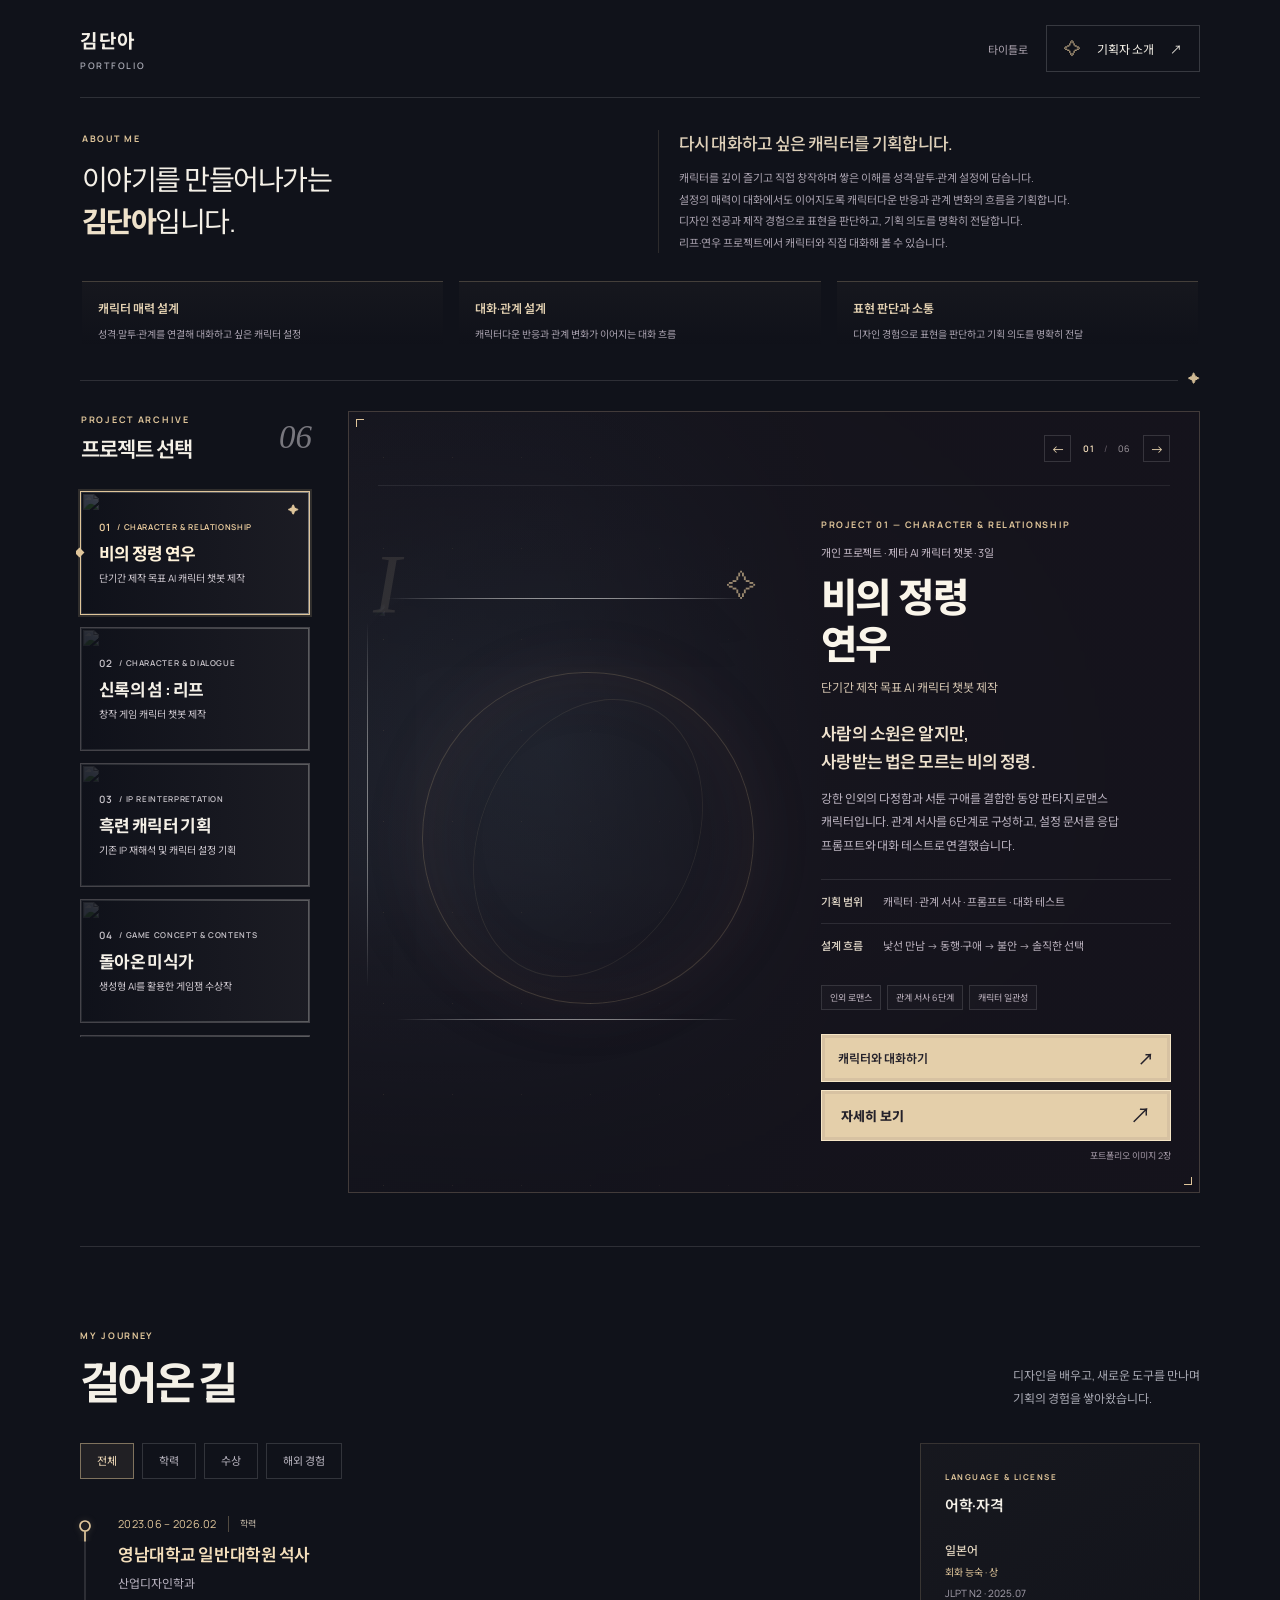
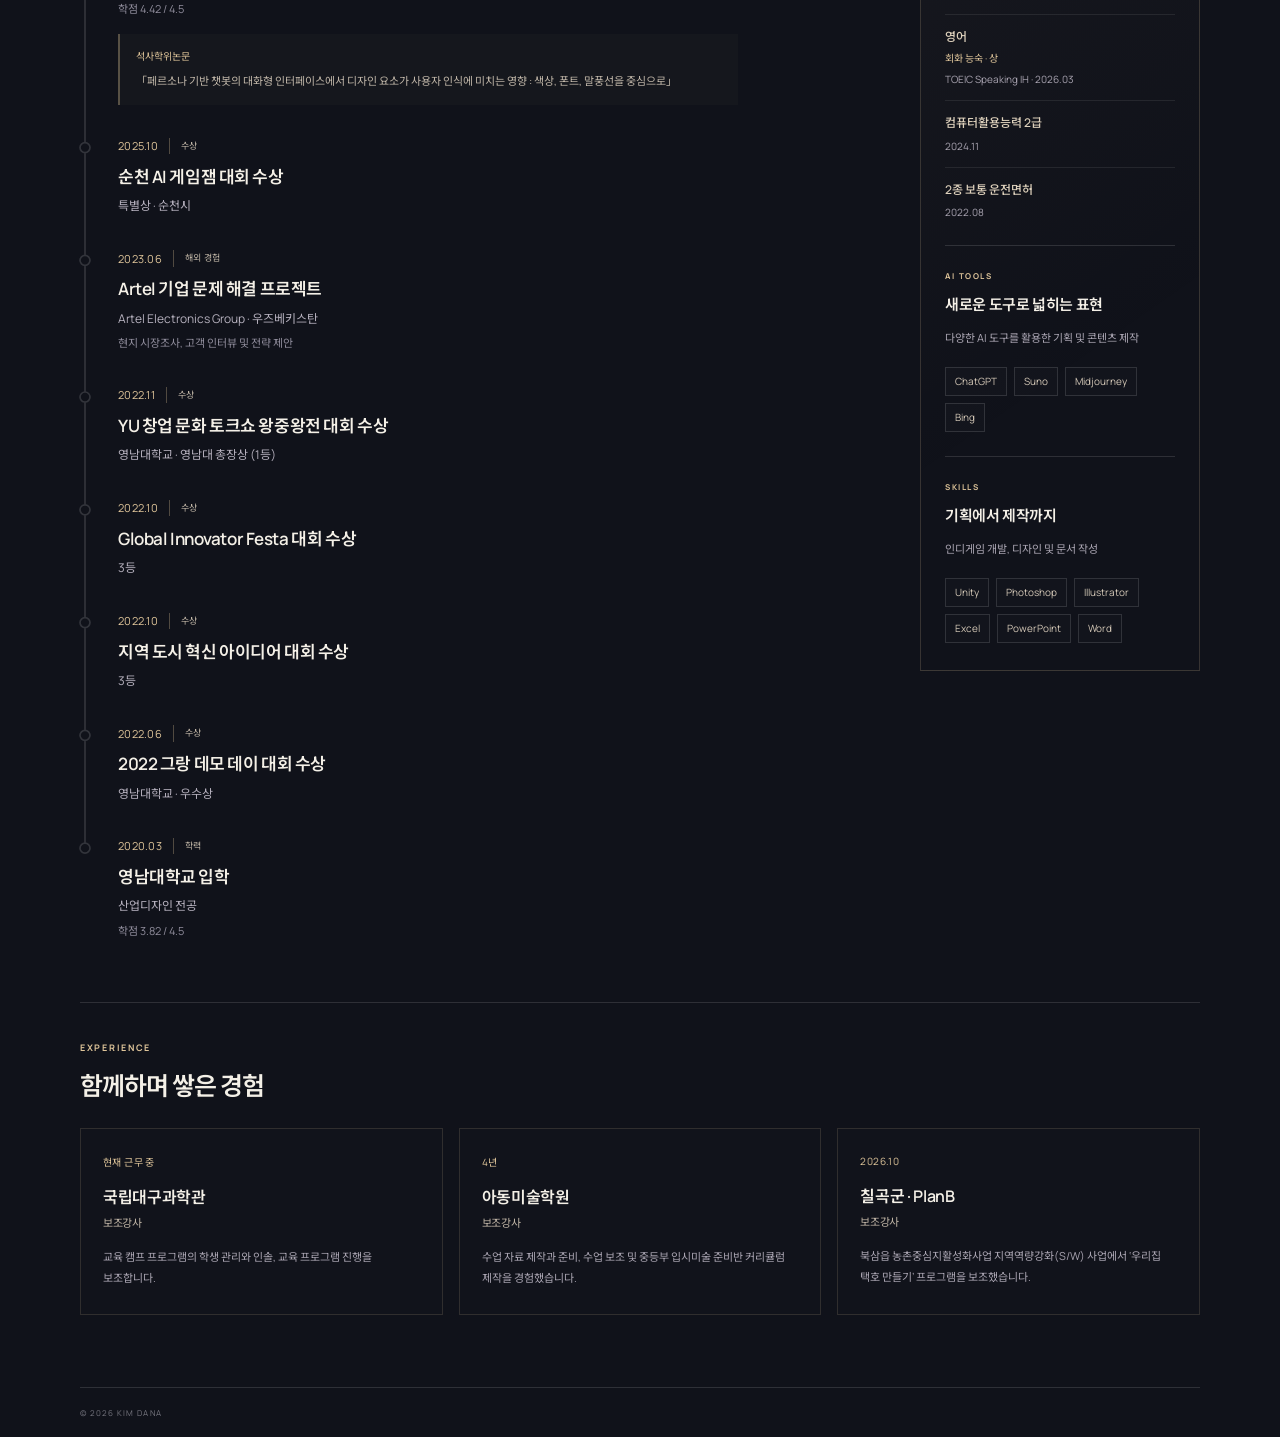
==== commit 661338e2: "Fix journey rail to reveal continuously with one scroll frontier" ====
--- a/index.html
+++ b/index.html
@@ -181,53 +181,49 @@
 
 
 <script>
-/* One shared path draws connected rings and line with eased scroll progress. */
+/* Reveal the connected rail with one shared vertical scroll frontier. */
 (()=>{
   const section=document.querySelector('#journey'),list=section?.querySelector('.journey-list');
   if(!list)return;
   const items=[...list.querySelectorAll('.journey-item')],ns='http://www.w3.org/2000/svg';
   const svg=document.createElementNS(ns,'svg'),track=document.createElementNS(ns,'path'),fill=document.createElementNS(ns,'path');
   svg.classList.add('journey-rail');svg.setAttribute('aria-hidden','true');
-  track.classList.add('rail-track');fill.classList.add('rail-fill');svg.append(track,fill);list.prepend(svg);
+  const defs=document.createElementNS(ns,'defs'),clip=document.createElementNS(ns,'clipPath'),reveal=document.createElementNS(ns,'rect');
+  clip.id='journey-rail-reveal';clip.setAttribute('clipPathUnits','userSpaceOnUse');
+  reveal.setAttribute('x','-16');reveal.setAttribute('y','0');reveal.setAttribute('width','48');reveal.setAttribute('height','0');
+  clip.append(reveal);defs.append(clip);
+  track.classList.add('rail-track');fill.classList.add('rail-fill');
+  fill.setAttribute('clip-path','url(#journey-rail-reveal)');svg.append(defs,track,fill);list.prepend(svg);
   const reduced=matchMedia('(prefers-reduced-motion: reduce)');
-  let dots=[],segments=[],total=0,current=0,frame=0,lastTime=0,dirty=true;
+  let dots=[],total=0,current=0,frame=0,lastTime=0,dirty=true;
   function measure(){
     const top=list.getBoundingClientRect().top;
     dots=items.filter(el=>el.getClientRects().length).map(el=>({el,y:el.getBoundingClientRect().top-top+12}));
-    let d='',length=0;segments=[];
+    let d='';
     dots.forEach((dot,i)=>{
       const y=dot.y,r=5;
       d+='M8 '+(y-r)+' A5 5 0 1 1 8 '+(y+r)+' A5 5 0 1 1 8 '+(y-r)+' ';
-      segments.push({from:y-r,to:y+r,start:length,length:2*Math.PI*r});
-      length+=2*Math.PI*r;
       if(i<dots.length-1){
-        const next=dots[i+1].y-r,gap=Math.max(0,next-y-r);
+        const next=dots[i+1].y-r;
         d+='M8 '+(y+r)+' V'+next+' ';
-        segments.push({from:y+r,to:next,start:length,length:gap});length+=gap;
       }
     });
     track.setAttribute('d',d);fill.setAttribute('d',d);
     svg.setAttribute('height',Math.max(1,(dots.at(-1)?.y||0)+6));
-    total=length;fill.style.strokeDasharray=total+' '+total;
+    total=(dots.at(-1)?.y||0)+6;
     current=Math.min(current,total);dirty=false;
   }
   function draw(time){
     frame=0;if(dirty)measure();if(!dots.length)return;
     const top=list.getBoundingClientRect().top;
     const cursor=innerHeight*.5-top;
-    let target=0;
-    for(const segment of segments){
-      const ratio=Math.max(0,Math.min(1,(cursor-segment.from)/Math.max(.001,segment.to-segment.from)));
-      target=Math.max(target,segment.start+segment.length*ratio);
-      if(cursor<segment.to)break;
-    }
-    if(cursor<dots[0].y-5)target=0;
+    const target=Math.max(0,Math.min(total,cursor));
     const dt=lastTime?Math.min(48,time-lastTime):16;lastTime=time;
     current=reduced.matches?target:current+(target-current)*(1-Math.exp(-dt/95));
     if(Math.abs(target-current)<.08)current=target;
-    fill.style.strokeDashoffset=String(Math.max(0,total-current));
+    reveal.setAttribute('height',String(current));
     items.forEach(el=>el.classList.remove('is-reached'));
-    dots.forEach((dot,i)=>{const ring=segments[i*2];dot.el.classList.toggle('is-reached',current>=ring.start+ring.length-.1);});
+    dots.forEach(dot=>{dot.el.classList.toggle('is-reached',current>=dot.y+5);});
     if(current!==target)frame=requestAnimationFrame(draw);else lastTime=0;
   }
   function schedule(){if(!frame)frame=requestAnimationFrame(draw);}
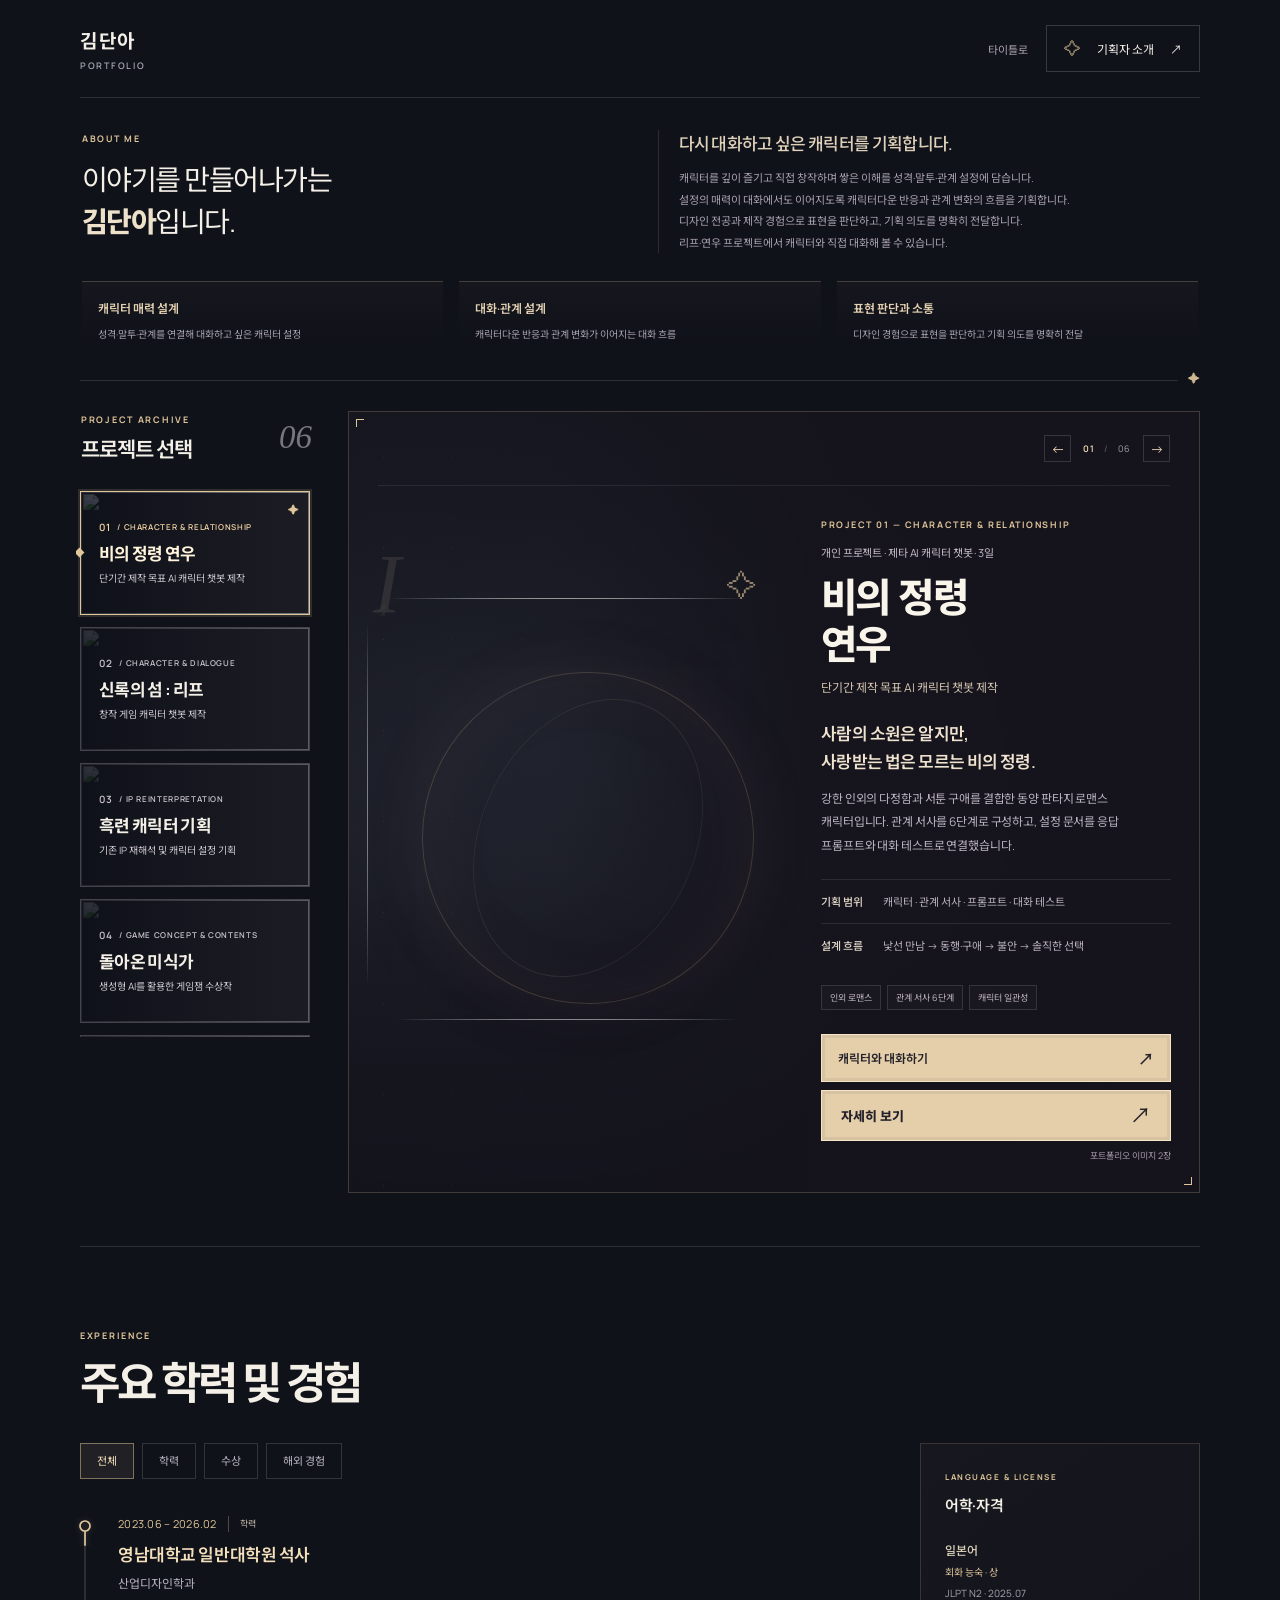
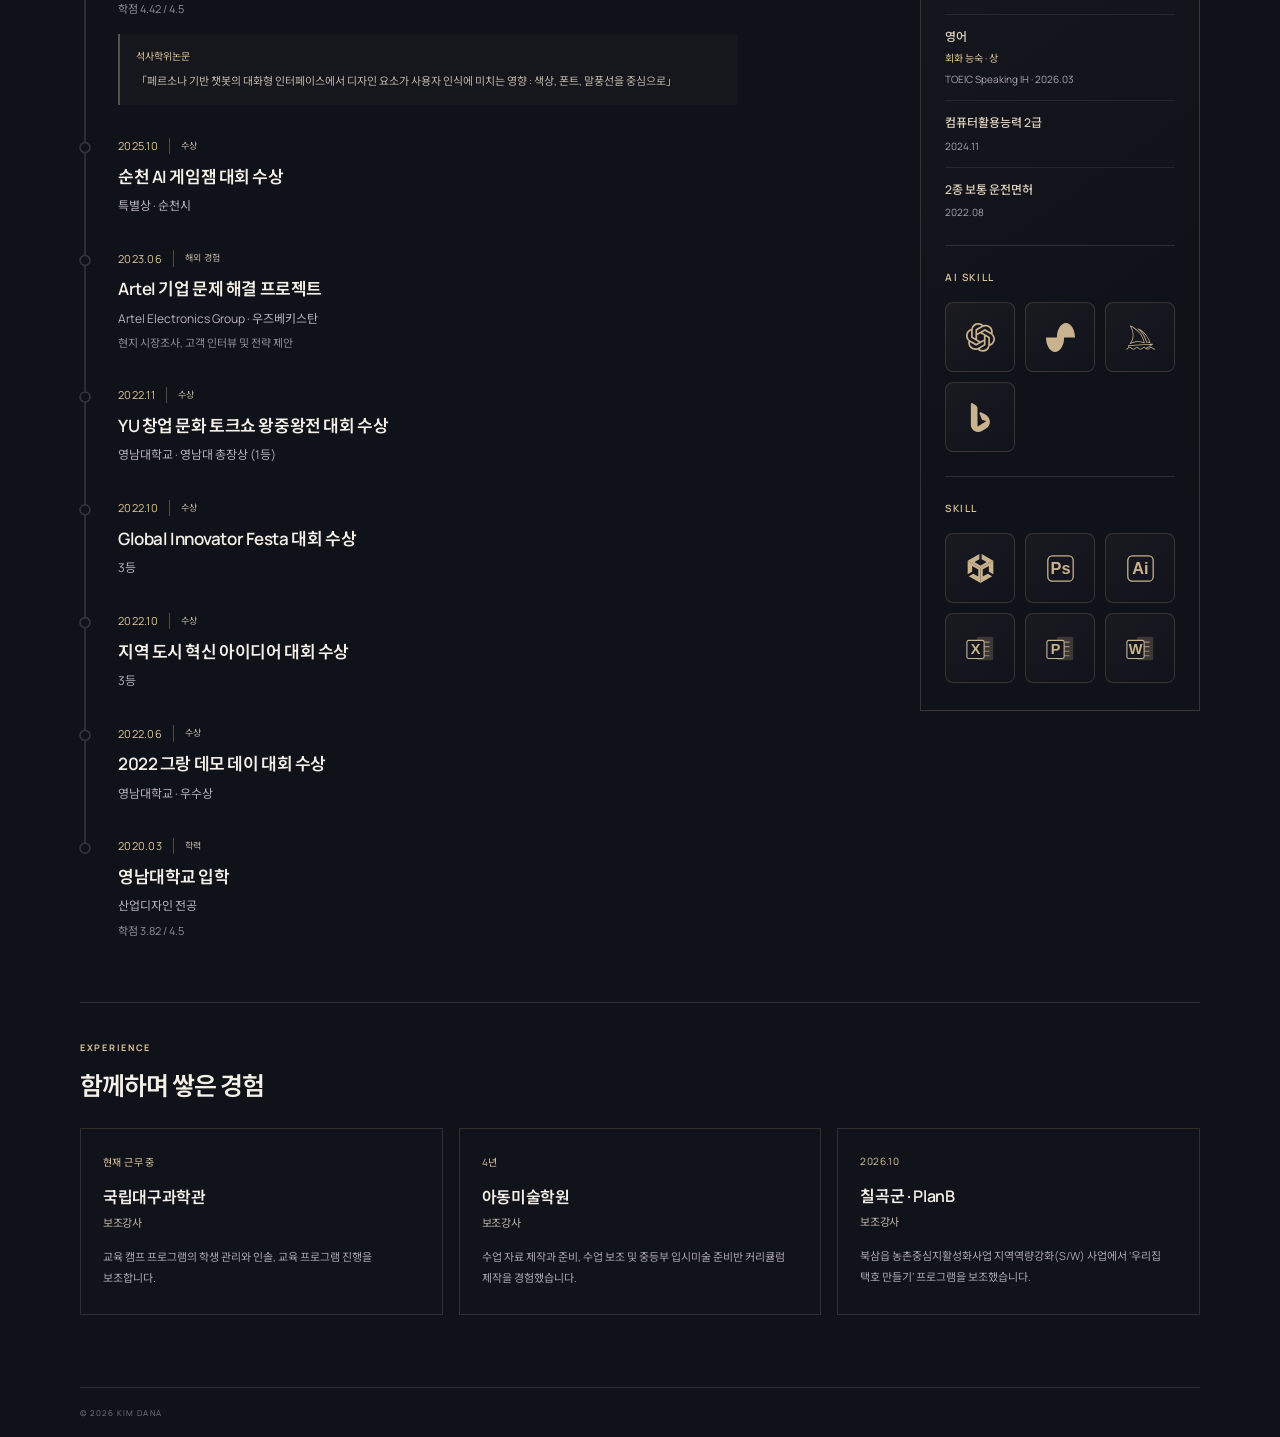
==== commit e766e9fa: "Update experience heading and replace tool text with gold icon grids" ====
--- a/index.html
+++ b/index.html
@@ -79,6 +79,19 @@
 .work-experience-grid h3>span{display:block;font-size:11px;color:#bfb4a5;font-weight:400;margin-top:3px}
 .work-experience-grid article>p:last-child{font-size:11px;color:#aaa5b2;line-height:1.9;word-break:keep-all;margin-bottom:0}
 @media(max-width:780px){.work-experience{margin-top:38px;padding-top:30px}.work-experience-grid{grid-template-columns:1fr}.work-experience-grid article{padding:23px}.journey-item .journey-thesis{padding:11px 13px;font-size:10px}}
+
+/* Tool emblems use the portfolio's muted gold palette. */
+.journey-aside .tool-section h3{font-size:10px;letter-spacing:.16em;color:var(--gold);font-weight:600;margin:0 0 18px}
+.tool-icons{display:grid;grid-template-columns:repeat(3,minmax(0,1fr));gap:10px;list-style:none;margin:0;padding:0}
+.tool-icon{position:relative;display:flex;align-items:center;justify-content:center;aspect-ratio:1;min-width:0;border:1px solid #dfc59a2b;background:linear-gradient(145deg,#dfc59a0c,#ffffff02);border-radius:8px;color:#c9b38f;transition:color .2s,border-color .2s,background .2s,transform .2s}
+.tool-icon>svg{display:block;width:29px;height:29px;flex:none}
+.tool-icon:hover,.tool-icon:focus-visible{color:#f5dfbc;border-color:#dfc59a80;background:#dfc59a12;transform:translateY(-2px)}
+.tool-icon:focus-visible{outline:2px solid var(--gold);outline-offset:3px}
+.tool-tooltip{position:absolute;bottom:calc(100% + 8px);left:50%;transform:translateX(-50%);padding:6px 9px;border:1px solid #dfc59a45;background:#171922;color:#f5dfbc;font-size:10px;line-height:1.4;white-space:nowrap;opacity:0;visibility:hidden;pointer-events:none;z-index:3;transition:opacity .15s}
+.tool-icon:hover .tool-tooltip,.tool-icon:focus-visible .tool-tooltip{opacity:1;visibility:visible}
+@media(max-width:780px){.tool-icons{grid-template-columns:repeat(6,minmax(0,1fr));gap:8px}.tool-icon>svg{width:26px;height:26px}}
+@media(max-width:420px){.tool-icons{grid-template-columns:repeat(3,minmax(0,1fr))}.tool-icon{aspect-ratio:auto;min-height:58px}}
+@media(prefers-reduced-motion:reduce){.tool-icon{transition:none}.tool-icon:hover,.tool-icon:focus-visible{transform:none}}
 </style>
 </head>
 <body class="at-title">
@@ -134,8 +147,7 @@
 
       <section class="journey" id="journey" aria-labelledby="journey-title">
         <header class="journey-heading">
-          <div><span class="eyebrow">MY JOURNEY</span><h2 id="journey-title">걸어온 길</h2></div>
-          <p>디자인을 배우고, 새로운 도구를 만나며<br>기획의 경험을 쌓아왔습니다.</p>
+          <div><span class="eyebrow">EXPERIENCE</span><h2 id="journey-title">주요 학력 및 경험</h2></div>
         </header>
         <div class="journey-layout">
           <div>
@@ -158,8 +170,9 @@
           </div>
           <aside class="journey-aside" aria-label="어학·자격 및 활용 도구">
             <section><span class="eyebrow">LANGUAGE &amp; LICENSE</span><h3>어학·자격</h3><dl class="journey-qualifications"><div><dt>일본어 <span>회화 능숙 · 상</span></dt><dd>JLPT N2 · 2025.07</dd></div><div><dt>영어 <span>회화 능숙 · 상</span></dt><dd>TOEIC Speaking IH · 2026.03</dd></div><div><dt>컴퓨터활용능력 2급</dt><dd>2024.11</dd></div><div><dt>2종 보통 운전면허</dt><dd>2022.08</dd></div></dl></section>
-            <section><span class="eyebrow">AI TOOLS</span><h3>새로운 도구로 넓히는 표현</h3><p>다양한 AI 도구를 활용한 기획 및 콘텐츠 제작</p><ul class="journey-tools"><li>ChatGPT</li><li>Suno</li><li>Midjourney</li><li>Bing</li></ul></section>
-            <section><span class="eyebrow">SKILLS</span><h3>기획에서 제작까지</h3><p>인디게임 개발, 디자인 및 문서 작성</p><ul class="journey-tools"><li>Unity</li><li>Photoshop</li><li>Illustrator</li><li>Excel</li><li>PowerPoint</li><li>Word</li></ul></section>
+            <section class="tool-section" aria-labelledby="ai-skill-title"><h3 id="ai-skill-title">AI SKILL</h3><ul class="tool-icons" aria-label="AI 활용 도구"><li class="tool-icon" tabindex="0" aria-label="ChatGPT" data-tool="ChatGPT"><svg aria-hidden="true" focusable="false" fill="currentColor" fill-rule="evenodd" height="1em" style="flex:none;line-height:1" viewBox="0 0 24 24" width="1em" xmlns="http://www.w3.org/2000/svg"><title>OpenAI</title><path fill="currentColor" d="M9.205 8.658v-2.26c0-.19.072-.333.238-.428l4.543-2.616c.619-.357 1.356-.523 2.117-.523 2.854 0 4.662 2.212 4.662 4.566 0 .167 0 .357-.024.547l-4.71-2.759a.797.797 0 00-.856 0l-5.97 3.473zm10.609 8.8V12.06c0-.333-.143-.57-.429-.737l-5.97-3.473 1.95-1.118a.433.433 0 01.476 0l4.543 2.617c1.309.76 2.189 2.378 2.189 3.948 0 1.808-1.07 3.473-2.76 4.163zM7.802 12.703l-1.95-1.142c-.167-.095-.239-.238-.239-.428V5.899c0-2.545 1.95-4.472 4.591-4.472 1 0 1.927.333 2.712.928L8.23 5.067c-.285.166-.428.404-.428.737v6.898zM12 15.128l-2.795-1.57v-3.33L12 8.658l2.795 1.57v3.33L12 15.128zm1.796 7.23c-1 0-1.927-.332-2.712-.927l4.686-2.712c.285-.166.428-.404.428-.737v-6.898l1.974 1.142c.167.095.238.238.238.428v5.233c0 2.545-1.974 4.472-4.614 4.472zm-5.637-5.303l-4.544-2.617c-1.308-.761-2.188-2.378-2.188-3.948A4.482 4.482 0 014.21 6.327v5.423c0 .333.143.571.428.738l5.947 3.449-1.95 1.118a.432.432 0 01-.476 0zm-.262 3.9c-2.688 0-4.662-2.021-4.662-4.519 0-.19.024-.38.047-.57l4.686 2.71c.286.167.571.167.856 0l5.97-3.448v2.26c0 .19-.07.333-.237.428l-4.543 2.616c-.619.357-1.356.523-2.117.523zm5.899 2.83a5.947 5.947 0 005.827-4.756C22.287 18.339 24 15.84 24 13.296c0-1.665-.713-3.282-1.998-4.448.119-.5.19-.999.19-1.498 0-3.401-2.759-5.947-5.946-5.947-.642 0-1.26.095-1.88.31A5.962 5.962 0 0010.205 0a5.947 5.947 0 00-5.827 4.757C1.713 5.447 0 7.945 0 10.49c0 1.666.713 3.283 1.998 4.448-.119.5-.19 1-.19 1.499 0 3.401 2.759 5.946 5.946 5.946.642 0 1.26-.095 1.88-.309a5.96 5.96 0 004.162 1.713z"></path></svg><span class="tool-tooltip" aria-hidden="true">ChatGPT</span></li><li class="tool-icon" tabindex="0" aria-label="Suno" data-tool="Suno"><svg aria-hidden="true" focusable="false" fill="currentColor" fill-rule="evenodd" height="1em" style="flex:none;line-height:1" viewBox="0 0 24 24" width="1em" xmlns="http://www.w3.org/2000/svg"><title>Suno</title><path fill="currentColor" d="M16.5 0C20.642 0 24 5.373 24 12h-9c0 6.627-3.358 12-7.5 12C3.358 24 0 18.627 0 12h9c0-6.627 3.358-12 7.5-12z"></path></svg><span class="tool-tooltip" aria-hidden="true">Suno</span></li><li class="tool-icon" tabindex="0" aria-label="Midjourney" data-tool="Midjourney"><svg aria-hidden="true" focusable="false" fill="currentColor" fill-rule="evenodd" height="1em" style="flex:none;line-height:1" viewBox="0 0 24 24" width="1em" xmlns="http://www.w3.org/2000/svg"><title>Midjourney</title><path fill="currentColor" d="M22.369 17.676c-1.387 1.259-3.17 2.378-5.332 3.417.044.03.086.057.13.083l.018.01.019.012c.216.123.42.184.641.184.222 0 .426-.061.642-.184l.018-.011.019-.011c.14-.084.266-.178.492-.366l.178-.148c.279-.232.426-.342.625-.456.304-.174.612-.266.949-.266.337 0 .645.092.949.266l.023.014c.188.109.334.219.602.442l.178.148c.221.184.346.278.483.36l.028.017.018.01c.21.12.407.181.62.185h.022a.31.31 0 110 .618c-.337 0-.645-.092-.95-.266a3.137 3.137 0 01-.09-.054l-.022-.014-.022-.013-.02-.014a5.356 5.356 0 01-.49-.377l-.159-.132a3.836 3.836 0 00-.483-.36l-.027-.017-.019-.01a1.256 1.256 0 00-.641-.185c-.222 0-.426.061-.641.184l-.02.011-.018.011c-.14.084-.266.178-.492.366l-.158.132a5.125 5.125 0 01-.51.39l-.022.014-.022.014-.09.054a1.868 1.868 0 01-.95.266c-.337 0-.644-.092-.949-.266a3.137 3.137 0 01-.09-.054l-.022-.014-.022-.013-.026-.017a4.881 4.881 0 01-.425-.325.308.308 0 01-.12-.1l-.098-.081a3.836 3.836 0 00-.483-.36l-.027-.017-.019-.01a1.256 1.256 0 00-.641-.185c-.222 0-.426.061-.642.184l-.018.011-.019.011c-.14.084-.266.178-.492.366l-.158.132a5.125 5.125 0 01-.51.39l-.023.014-.022.014-.09.054A1.868 1.868 0 0112 22c-.337 0-.645-.092-.949-.266a3.137 3.137 0 01-.09-.054l-.022-.014-.022-.013-.021-.014a5.356 5.356 0 01-.49-.377l-.158-.132a3.836 3.836 0 00-.483-.36l-.028-.017-.018-.01a1.256 1.256 0 00-.642-.185c-.221 0-.425.061-.641.184l-.019.011-.018.011c-.141.084-.266.178-.492.366l-.158.132a5.125 5.125 0 01-.511.39l-.022.014-.022.014-.09.054a1.868 1.868 0 01-.986.264c-.746-.09-1.319-.38-1.89-.866l-.035-.03c-.047-.041-.118-.106-.192-.174l-.196-.181-.107-.1-.011-.01a1.531 1.531 0 00-.336-.253.313.313 0 00-.095-.03h-.005c-.119.022-.238.059-.361.11a.308.308 0 01-.077.061l-.008.005a.309.309 0 01-.126.034 5.66 5.66 0 00-.774.518l-.416.324-.055.043a6.542 6.542 0 01-.324.236c-.305.207-.552.315-.8.315a.31.31 0 01-.01-.618h.01c.09 0 .235-.062.438-.198l.04-.027c.077-.054.163-.117.27-.199l.385-.301.06-.047c.268-.206.506-.373.73-.505l-.633-1.21a.309.309 0 01.254-.451l20.287-1.305a.309.309 0 01.228.537zm-1.118.14L2.369 19.03l.423.809c.128-.045.256-.078.388-.1a.31.31 0 01.052-.005c.132 0 .26.032.386.093.153.073.294.179.483.35l.016.015.092.086.144.134.097.089c.065.06.125.114.16.144.485.418.948.658 1.554.736h.011a1.25 1.25 0 00.6-.172l.021-.011.019-.011.018-.011c.141-.084.266-.178.492-.366l.178-.148c.279-.232.426-.342.625-.456.305-.174.612-.266.95-.266.336 0 .644.092.948.266l.023.014c.188.109.335.219.603.442l.177.148c.222.184.346.278.484.36l.027.017.019.01c.215.124.42.185.641.185.222 0 .426-.061.641-.184l.019-.011.018-.011c.141-.084.267-.178.493-.366l.177-.148c.28-.232.427-.342.626-.456.304-.174.612-.266.949-.266.337 0 .644.092.949.266l.025.015c.187.109.334.22.603.443 1.867-.878 3.448-1.811 4.73-2.832l.02-.016zM3.653 2.026C6.073 3.06 8.69 4.941 10.8 7.258c2.46 2.7 4.109 5.828 4.637 9.149a.31.31 0 01-.421.335c-2.348-.945-4.54-1.258-6.59-1.02-1.739.2-3.337.792-4.816 1.703-.294.182-.62-.182-.405-.454 1.856-2.355 2.581-4.99 2.343-7.794-.195-2.292-1.031-4.61-2.284-6.709a.31.31 0 01.388-.442zM10.04 4.45c1.778.543 3.892 2.102 5.782 4.243 1.984 2.248 3.552 4.934 4.347 7.582a.31.31 0 01-.401.38l-.022-.01-.386-.154a10.594 10.594 0 00-.291-.112l-.016-.006c-.68-.247-1.199-.291-1.944-.101a.31.31 0 01-.375-.218C15.378 11.123 13.073 7.276 9.775 5c-.291-.201-.072-.653.266-.55zM4.273 2.996l.008.015c1.028 1.94 1.708 4.031 1.885 6.113.213 2.513-.31 4.906-1.673 7.092l-.02.031.003-.001c1.198-.581 2.47-.969 3.825-1.132l.055-.006c1.981-.23 4.083.029 6.309.837l.066.025-.007-.039c-.593-2.95-2.108-5.737-4.31-8.179l-.07-.078c-1.785-1.96-3.944-3.6-6.014-4.65l-.057-.028zm7.92 3.238l.048.048c2.237 2.295 3.885 5.431 4.974 9.191l.038.132.022-.004c.71-.133 1.284-.063 1.963.18l.027.01.066.024.046.018-.025-.073c-.811-2.307-2.208-4.62-3.936-6.594l-.058-.065c-1.02-1.155-2.103-2.132-3.15-2.856l-.015-.011z"></path></svg><span class="tool-tooltip" aria-hidden="true">Midjourney</span></li><li class="tool-icon" tabindex="0" aria-label="Bing" data-tool="Bing"><svg aria-hidden="true" focusable="false" fill="currentColor" fill-rule="evenodd" height="1em" style="flex:none;line-height:1" viewBox="0 0 24 24" width="1em" xmlns="http://www.w3.org/2000/svg"><title>Bing</title><path fill="currentColor" d="M4.842.005a.966.966 0 01.604.142l2.62 1.813c.369.256.492.352.637.496.471.47.752 1.09.797 1.765l.008.847.003 1.441.004 13.002.144-.094 7.015-4.353.015.003.029.01c-.398-.17-.893-.339-1.655-.566l-.484-.146c-.584-.18-.71-.238-.921-.38a2.009 2.009 0 01-.37-.312 2.172 2.172 0 01-.41-.592L11.32 9.063c-.166-.444-.166-.49-.156-.63a.92.92 0 01.806-.864l.094-.01c.044-.005.22.023.29.044l.052.021c.06.026.16.075.313.154l3.63 1.908a6.626 6.626 0 013.292 4.531c.194.99.159 2.037-.102 3.012-.216.805-.639 1.694-1.054 2.213l-.08.099-.047.05c-.01.01-.013.01-.01.002l.043-.074-.072.114c-.011.031-.233.28-.38.425l-.17.161c-.22.202-.431.36-.832.62L13.544 23c-.941.6-1.86.912-2.913.992-.23.018-.854.008-1.074-.017a6.31 6.31 0 01-1.658-.412c-1.854-.738-3.223-2.288-3.705-4.195a8.077 8.077 0 01-.121-.57l-.046-.325a1.123 1.123 0 01-.014-.168l-.006-.029L4 11.617 4.01.866a.981.981 0 01.007-.111.943.943 0 01.825-.75z"></path></svg><span class="tool-tooltip" aria-hidden="true">Bing</span></li></ul></section>
+            <section class="tool-section" aria-labelledby="skill-title"><h3 id="skill-title">SKILL</h3><ul class="tool-icons" aria-label="제작 및 문서 도구"><li class="tool-icon" tabindex="0" aria-label="Unity" data-tool="Unity"><svg aria-hidden="true" focusable="false" xmlns="http://www.w3.org/2000/svg" viewBox="0 0 128 128"><path fill="currentColor" d="m63.991 128 51.702-29.855-19.817-11.461-20.26 11.704a1.151 1.151 0 0 1-1.125-.009 1.145 1.145 0 0 1-.568-.975V69.608c0-.819.424-1.56 1.133-1.968L99.13 53.737a1.119 1.119 0 0 1 1.124.009c.352.195.572.564.576.966V78.11l19.83 11.454V29.855L63.99 62.566Zm0 0"/><path fill="currentColor" d="m52.397 98.401-20.27-11.718-19.832 11.46L63.991 128V62.566L7.34 29.854V89.56l19.825-11.45V54.714c.009-.401.225-.77.572-.966a1.13 1.13 0 0 1 1.13-.009L52.953 67.64a2.275 2.275 0 0 1 1.133 1.97v27.8a1.156 1.156 0 0 1-.565.98 1.131 1.131 0 0 1-1.124.012"/><path fill="currentColor" d="M68.959 0v22.9L89.22 34.597c.348.203.555.576.555.984 0 .403-.212.772-.555.975L65.137 50.468a2.302 2.302 0 0 1-2.27 0L38.791 36.556a1.122 1.122 0 0 1-.56-.975 1.127 1.127 0 0 1 .56-.984L59.048 22.9V0L7.339 29.855l56.652 32.711 56.665-32.71Zm0 0"/></svg>
+<span class="tool-tooltip" aria-hidden="true">Unity</span></li><li class="tool-icon" tabindex="0" aria-label="Photoshop" data-tool="Photoshop"><svg viewBox="0 0 32 32" aria-hidden="true"><rect x="2" y="2" width="28" height="28" rx="5" fill="none" stroke="currentColor" stroke-width="1.4"/><text x="16" y="22" text-anchor="middle" fill="currentColor" font-family="Arial,sans-serif" font-weight="600" font-size="18">Ps</text></svg><span class="tool-tooltip" aria-hidden="true">Photoshop</span></li><li class="tool-icon" tabindex="0" aria-label="Illustrator" data-tool="Illustrator"><svg viewBox="0 0 32 32" aria-hidden="true"><rect x="2" y="2" width="28" height="28" rx="5" fill="none" stroke="currentColor" stroke-width="1.4"/><text x="16" y="22" text-anchor="middle" fill="currentColor" font-family="Arial,sans-serif" font-weight="600" font-size="18">Ai</text></svg><span class="tool-tooltip" aria-hidden="true">Illustrator</span></li><li class="tool-icon" tabindex="0" aria-label="Excel" data-tool="Excel"><svg viewBox="0 0 32 32" aria-hidden="true"><rect x="12" y="3" width="18" height="26" rx="2" fill="currentColor" opacity=".22"/><path d="M17 9h9M17 14h9M17 19h9M17 24h9" stroke="currentColor" stroke-width="1.3" opacity=".65"/><rect x="1" y="7" width="19" height="20" rx="2" fill="#151720" stroke="currentColor" stroke-width="1.2"/><text x="10.5" y="22" text-anchor="middle" fill="currentColor" font-family="Arial,sans-serif" font-size="16" font-weight="700">X</text></svg><span class="tool-tooltip" aria-hidden="true">Excel</span></li><li class="tool-icon" tabindex="0" aria-label="PowerPoint" data-tool="PowerPoint"><svg viewBox="0 0 32 32" aria-hidden="true"><rect x="12" y="3" width="18" height="26" rx="2" fill="currentColor" opacity=".22"/><path d="M17 9h9M17 14h9M17 19h9M17 24h9" stroke="currentColor" stroke-width="1.3" opacity=".65"/><rect x="1" y="7" width="19" height="20" rx="2" fill="#151720" stroke="currentColor" stroke-width="1.2"/><text x="10.5" y="22" text-anchor="middle" fill="currentColor" font-family="Arial,sans-serif" font-size="16" font-weight="700">P</text></svg><span class="tool-tooltip" aria-hidden="true">PowerPoint</span></li><li class="tool-icon" tabindex="0" aria-label="Word" data-tool="Word"><svg viewBox="0 0 32 32" aria-hidden="true"><rect x="12" y="3" width="18" height="26" rx="2" fill="currentColor" opacity=".22"/><path d="M17 9h9M17 14h9M17 19h9M17 24h9" stroke="currentColor" stroke-width="1.3" opacity=".65"/><rect x="1" y="7" width="19" height="20" rx="2" fill="#151720" stroke="currentColor" stroke-width="1.2"/><text x="10.5" y="22" text-anchor="middle" fill="currentColor" font-family="Arial,sans-serif" font-size="16" font-weight="700">W</text></svg><span class="tool-tooltip" aria-hidden="true">Word</span></li></ul></section>
           </aside>
         </div>
 
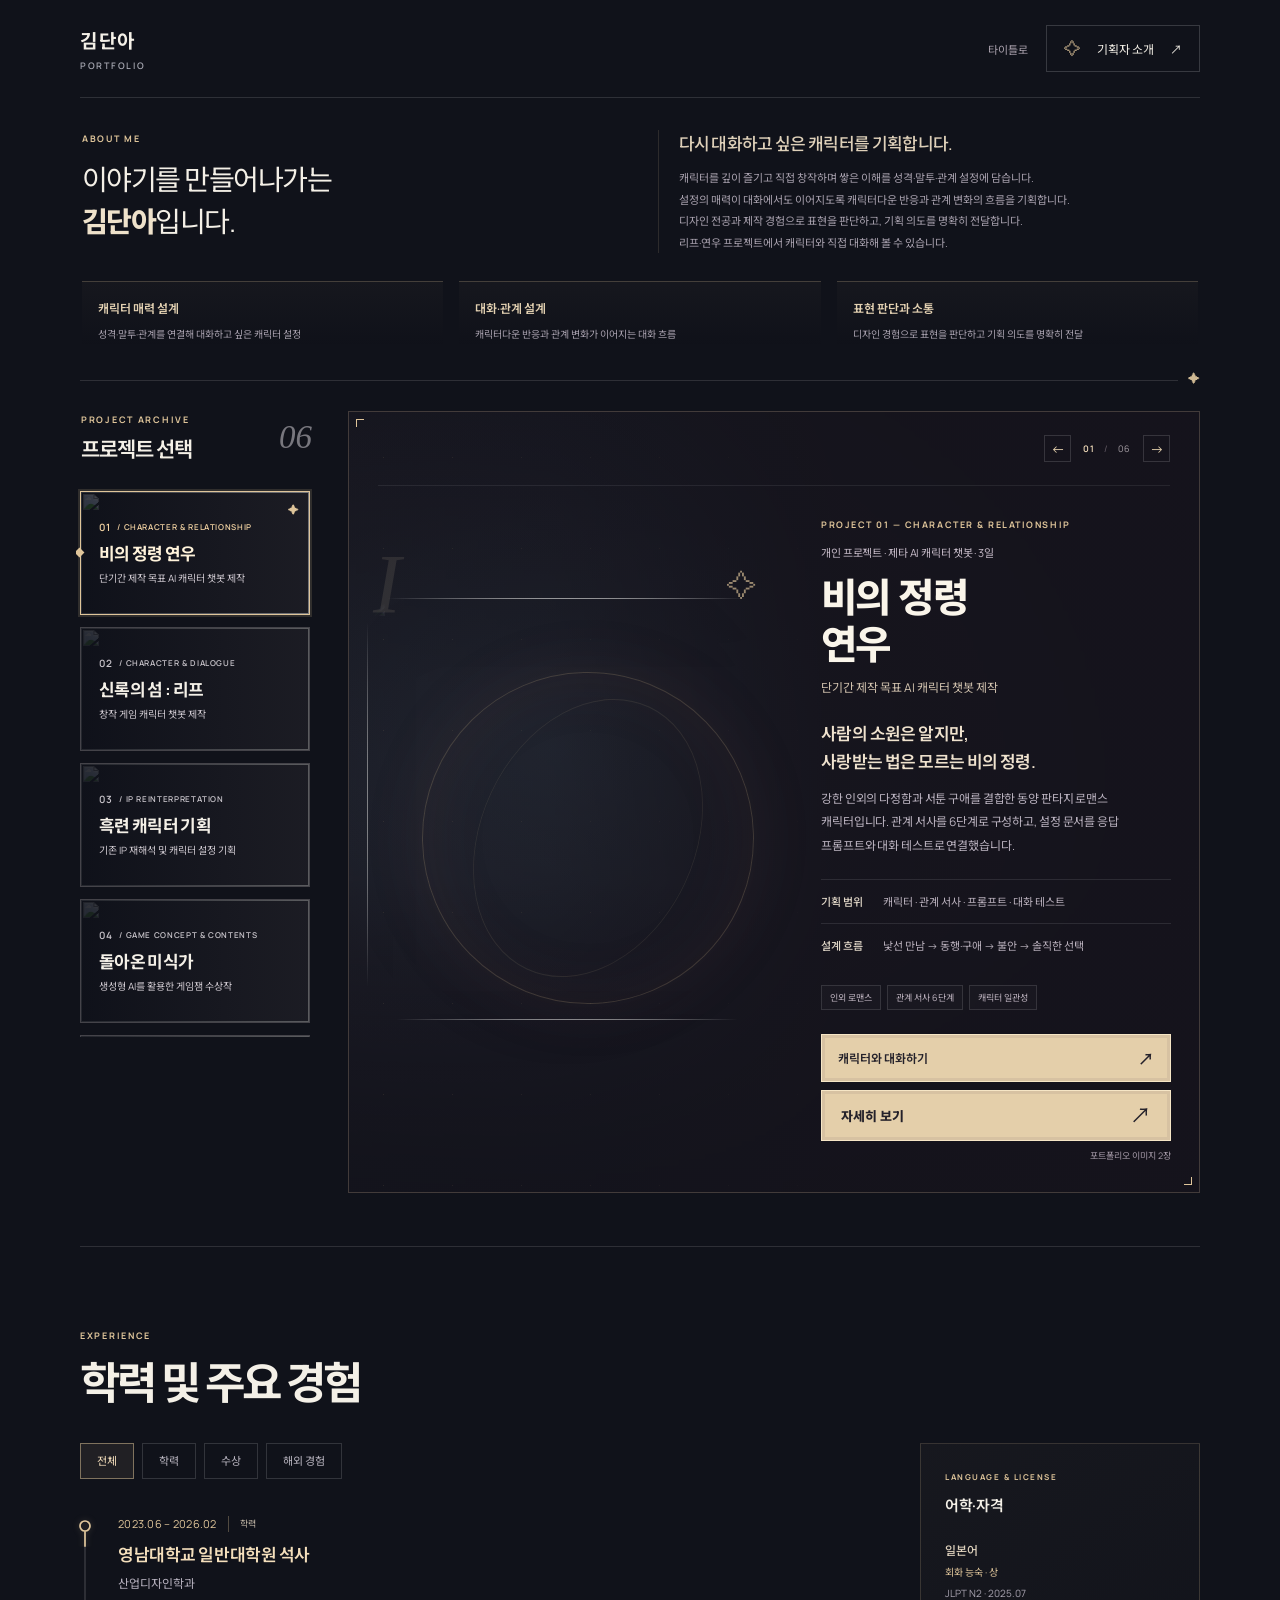
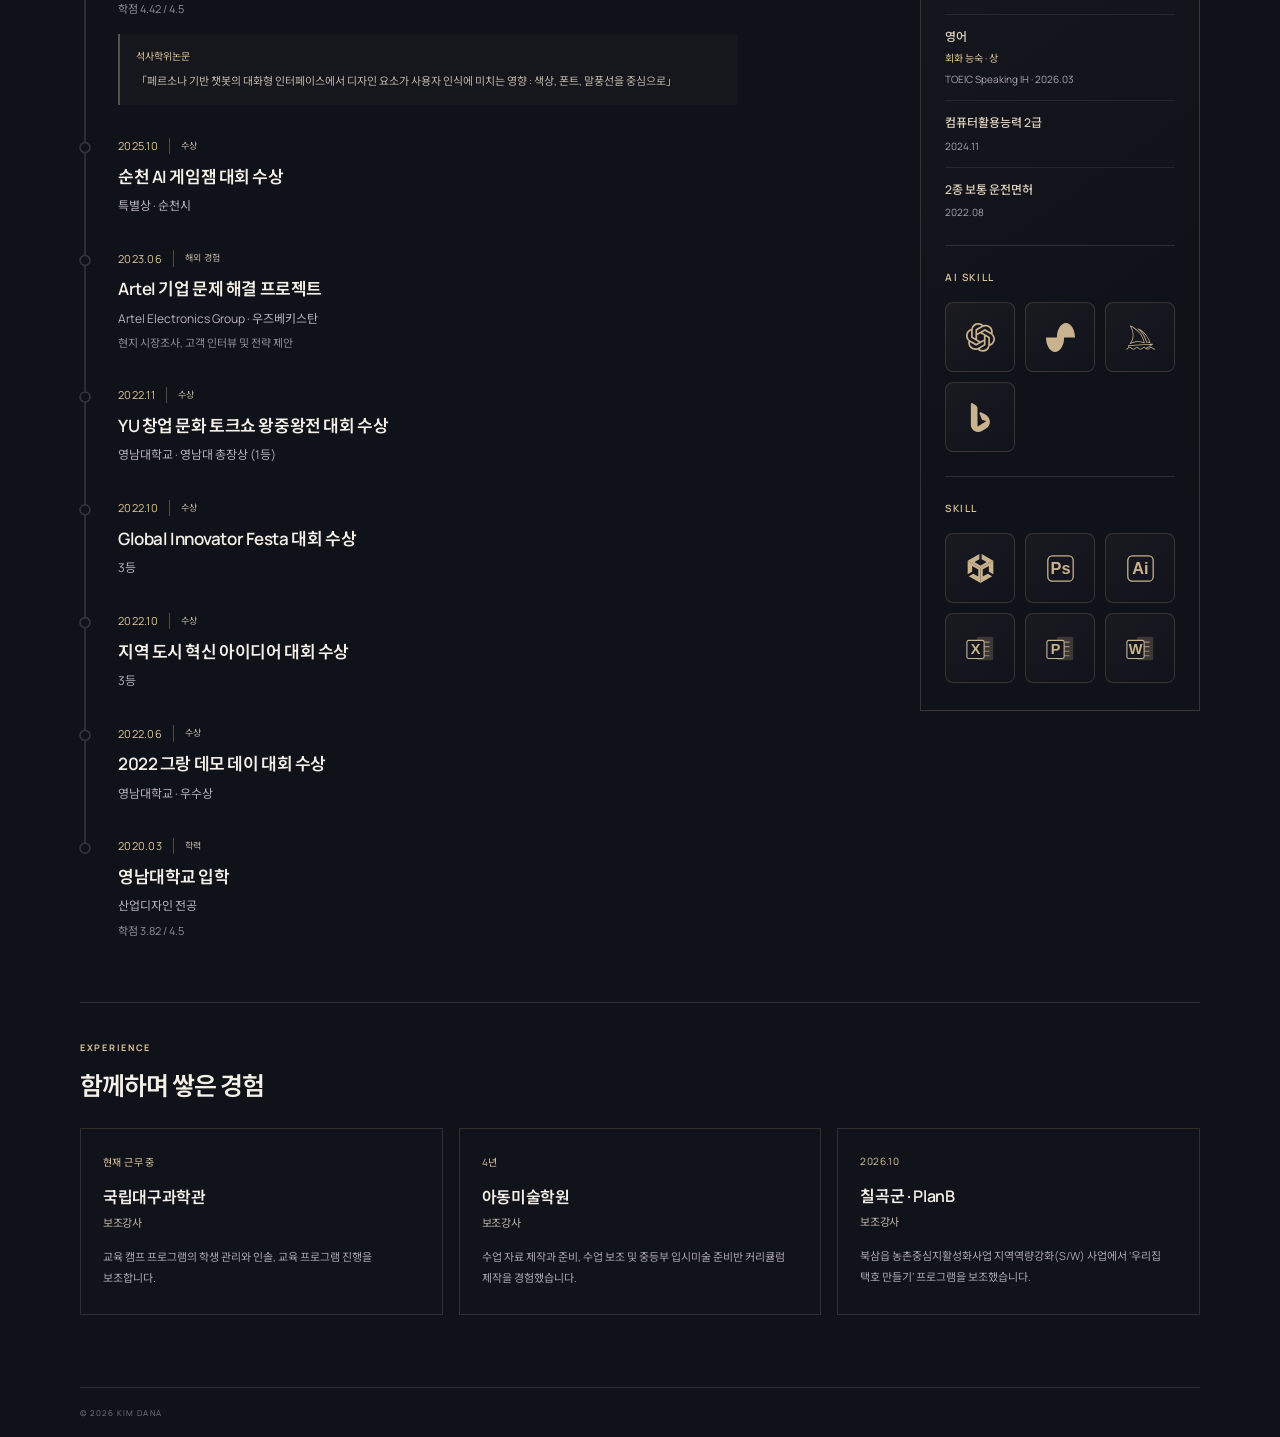
==== commit f4a3a63c: "Correct section title to 학력 및 주요 경험" ====
--- a/index.html
+++ b/index.html
@@ -147,7 +147,7 @@
 
       <section class="journey" id="journey" aria-labelledby="journey-title">
         <header class="journey-heading">
-          <div><span class="eyebrow">EXPERIENCE</span><h2 id="journey-title">주요 학력 및 경험</h2></div>
+          <div><span class="eyebrow">EXPERIENCE</span><h2 id="journey-title">학력 및 주요 경험</h2></div>
         </header>
         <div class="journey-layout">
           <div>
